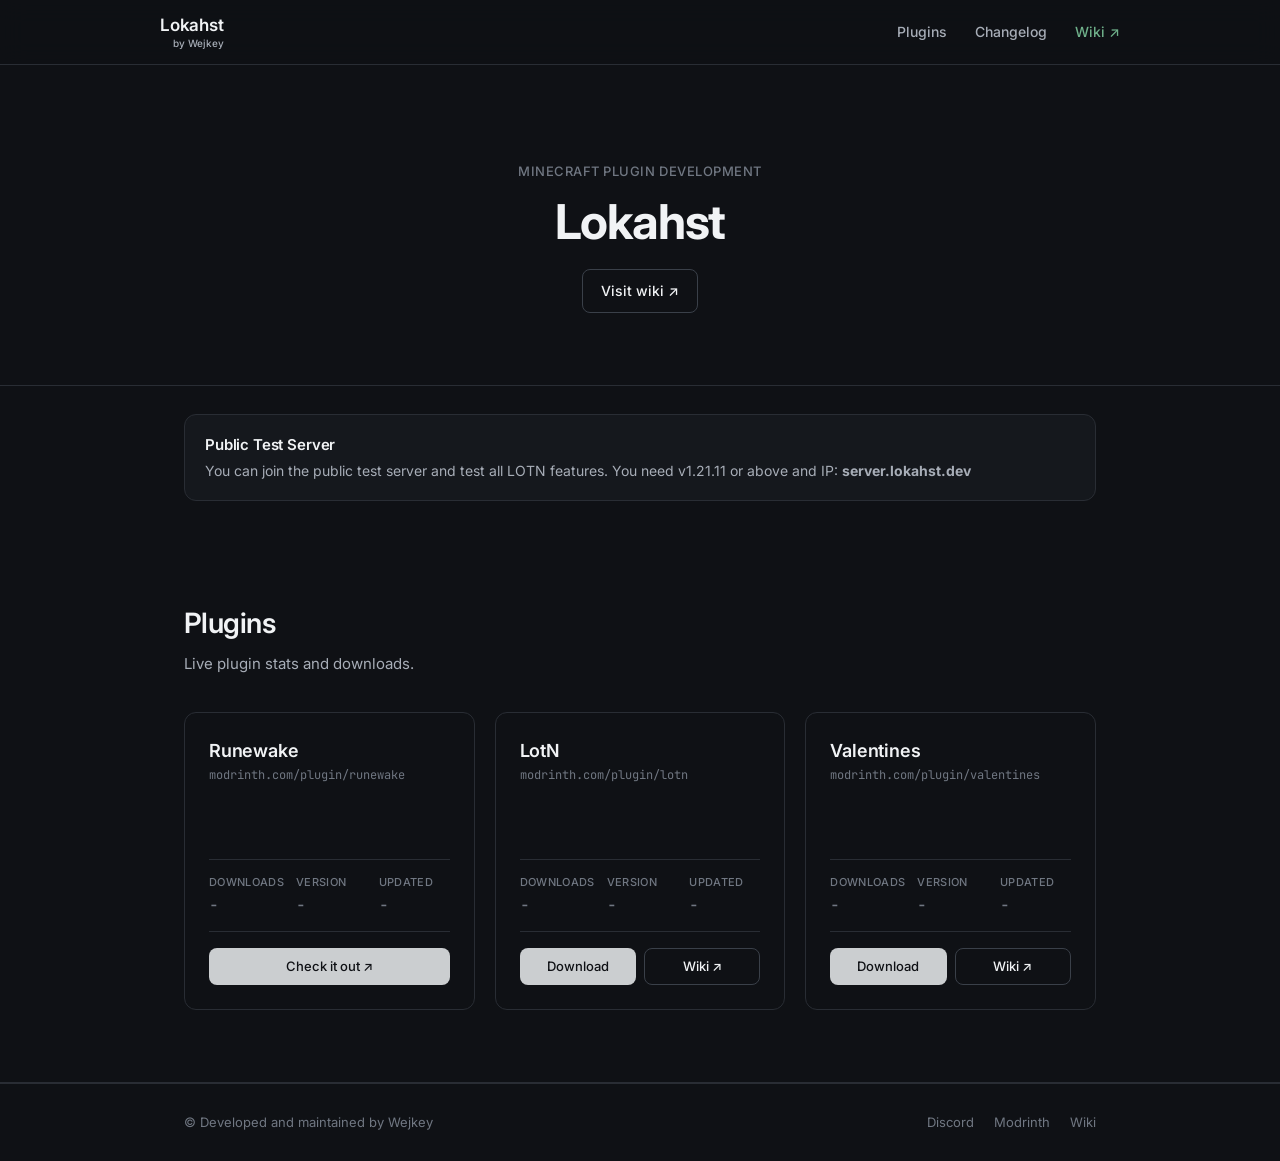
==== index.html @ 6c913c7d "Update index.html" ====
<!DOCTYPE html>
<html lang="en">
  <head>
    <meta charset="UTF-8">
    <meta http-equiv="X-UA-Compatible" content="IE=edge">
    <meta name="viewport" content="width=device-width, initial-scale=1">
    <link rel="preconnect" href="https://fonts.googleapis.com">
    <link rel="preconnect" href="https://fonts.gstatic.com" crossorigin>
    <link rel="stylesheet" href="https://fonts.googleapis.com/css2?family=Inter:wght@400;500;600;700&family=JetBrains+Mono:wght@400;500&display=swap">
    <link rel="stylesheet" href="styling/style.css">

    <title>Lokahst</title>

    <meta name="description" content="MMORPG/RPG-focused Minecraft plugin developmnent.">
    <meta name="author" content="Lokahst">
    <meta name="robots" content="index, follow, max-image-preview:large">
    <meta name="googlebot" content="index, follow">
    <meta name="theme-color" content="#0f1115">
    <meta name="application-name" content="Lokahst">
    <meta name="generator" content="Lokahst">
    <meta name="referrer" content="strict-origin-when-cross-origin">
    <link rel="canonical" href="https://lokahst.dev/">
    <link rel="icon" href="assets/lokahst_origin.png">

    <meta property="og:type" content="website">
    <meta property="og:site_name" content="Lokahst">
    <meta property="og:title" content="Lokahst">
    <meta property="og:description" content="MMORPG/RPG-focused Minecraft plugin development.">
    <meta property="og:url" content="https://lokahst.dev/">
    <meta property="og:image" content="https://lokahst.dev/assets/lokahst_origin.png">

    <meta property="og:image:width" content="1200">

    <meta property="og:image:height" content="630">

    <meta property="og:image:alt" content="Minecraft RPG Plugin Development">
    <meta name="twitter:card" content="summary_large_image">
    <meta name="twitter:title" content="Lokahst">
    <meta name="twitter:description" content="MMORPG/RPG-focused Minecraft plugin developmnent.">
    <meta name="twitter:image" content="https://lokahst.dev/assets/lokahst_origin.png">

    <meta name="keywords" content="Lokahst, lokahst, lkhst, Minecraft, Java, Bedrock, Minecraft plugin developer, Minecraft plugins, PaperMC, mc, RPG, Minecraft RPG plugins, Modrinth, spigot, bukkit, purpur, Minecraft survival, Minecraft adventure, Minecraft skyrim-focused plugin, LOTN, Legends of the North, Valentines plugin, Minecraft Valentines, Minecraft skyrim-like plugin, Skyrim, The Elder Scrolls V, Runewake, Runewake plugin, Wiki, Documentation, Lokahst docs, Lokahst wiki,">
    <script type="application/ld+json">
      {
        "@context": "https://schema.org",
        "@type": "Organization",
        "name": "Lokahst",
        "url": "https://lokahst.dev",
        "logo": "https://lokahst.dev/assets/lokahst_origin.png",
        "description": "MMORPG/RPG-focused Minecraft plugin development.",
        "sameAs": ["https://github.com/wejkey", "https://modrinth.com/organization/lokahst", "https://lokahst.dev/discord"]
      }
    </script>
  </head>
  <body>
    <header class="site-header">
      <div class="container header-inner">
        <div class="brand">
          <p class="brand-title">Lokahst</p>
          <p class="brand-byline">by Wejkey</p>
        </div>
        <nav class="nav">
          <a href="#plugins">Plugins</a>
          <a href="#changelog">Changelog</a>
          <a href="https://wiki.lokahst.dev" class="nav-wiki" target="_blank" rel="noopener">Wiki ↗</a>
        </nav>
      </div>
    </header>
    <main>
      <section class="hero">
        <div class="container">
          <p class="hero-eyebrow">Minecraft Plugin Development</p>
          <h1 class="hero-title">Lokahst</h1>
          <div class="hero-actions">
            <a href="https://wiki.lokahst.dev" class="btn btn-ghost" target="_blank" rel="noopener">Visit wiki ↗</a>
          </div>
        </div>
      </section>

      <!-- <section class="section section-info">
        <div class="container">
          <div class="warn-card" role="status">
            <div class="info-card-content">
              <h2>Development Status</h2>
              <p>Oct: Development will continue in mid October</p>
            </div>
          </div>
        </div>
      </section> -->

      <section class="section section-info" aria-label="Minecraft testing server">
        <div class="container">
          <div class="warn-card" role="status">
            <div class="info-card-content">
              <h2>Public Test Server</h2>
              <p>You can join the public test server and test all LOTN features. You need v1.21.11 or above and IP: <b>server.lokahst.dev</b></p>
            </div>
          </div>
        </div>
      </section>

      <section id="plugins" class="section">
        <div class="container">
          <div class="section-head">
            <h2>Plugins</h2>
            <p>Live plugin stats and downloads.</p>
          </div>
          <div id="plugin-grid" class="plugin-grid">
            <article class="plugin-card" data-slug="runewake" aria-busy="true">
              <div class="plugin-card-head">
                <div class="plugin-titles">
                  <h3 class="plugin-name">Runewake</h3>
                  <p class="plugin-slug">modrinth.com/plugin/runewake</p>
                </div>
              </div>
              <p class="plugin-summary"></p>
              <dl class="plugin-stats">
                <div>
                  <dt>Downloads</dt>
                  <dd class="stat-downloads">-</dd>
                </div>
                <div>
                  <dt>Version</dt>
                  <dd class="stat-version">-</dd>
                </div>
                <div>
                  <dt>Updated</dt>
                  <dd class="stat-updated">-</dd>
                </div>
              </dl>
              <div class="plugin-actions">
                <a class="btn btn-primary btn-sm plugin-download" target="_blank" rel="noopener" href="https://runewake.lokahst.dev">Check it out ↗</a>
              </div>
            </article>

            <article class="plugin-card" data-slug="lotn" aria-busy="true">
              <div class="plugin-card-head">
                <div class="plugin-titles">
                  <h3 class="plugin-name">LotN</h3>
                  <p class="plugin-slug">modrinth.com/plugin/lotn</p>
                </div>
              </div>
              <p class="plugin-summary"></p>
              <dl class="plugin-stats">
                <div>
                  <dt>Downloads</dt>
                  <dd class="stat-downloads">-</dd>
                </div>
                <div>
                  <dt>Version</dt>
                  <dd class="stat-version">-</dd>
                </div>
                <div>
                  <dt>Updated</dt>
                  <dd class="stat-updated">-</dd>
                </div>
              </dl>
              <div class="plugin-actions">
                <a class="btn btn-primary btn-sm plugin-download" target="_blank" rel="noopener">Download</a>
                <a class="btn btn-ghost btn-sm" href="https://wiki.lokahst.dev/lotn/" target="_blank" rel="noopener">Wiki ↗</a>
              </div>
            </article>

            <article class="plugin-card" data-slug="valentines" aria-busy="true">
              <div class="plugin-card-head">
                <div class="plugin-titles">
                  <h3 class="plugin-name">Valentines</h3>
                  <p class="plugin-slug">modrinth.com/plugin/valentines</p>
                </div>
              </div>
              <p class="plugin-summary"></p>
              <dl class="plugin-stats">
                <div>
                  <dt>Downloads</dt>
                  <dd class="stat-downloads">-</dd>
                </div>
                <div>
                  <dt>Version</dt>
                  <dd class="stat-version">-</dd>
                </div>
                <div>
                  <dt>Updated</dt>
                  <dd class="stat-updated">-</dd>
                </div>
              </dl>
              <div class="plugin-actions">
                <a class="btn btn-primary btn-sm plugin-download" target="_blank" rel="noopener">Download</a>
                <a class="btn btn-ghost btn-sm" href="https://wiki.lokahst.dev/valentines/" target="_blank" rel="noopener">Wiki ↗</a>
              </div>
            </article>
          </div>
        </div>
    </main>
    <footer class="site-footer">
      <div class="container footer-inner">
        <span>© <span id="year"></span> Developed and maintained by Wejkey </span>
        <span class="footer-links">
          <a href="https://lokahst.dev/discord" target="_blank" rel="noopener">Discord</a>
          <a href="https://modrinth.com/organization/lokahst" target="_blank" rel="noopener">Modrinth</a>
          <a href="https://wiki.lokahst.dev" target="_blank" rel="noopener">Wiki</a>
        </span>
      </div>
    </footer>
    <script src="scripting/main.js"></script>
  </body>
</html>
---- styling/style.css ----
:root {
  color-scheme: dark;
  --bg: #0f1115;
  --bg-muted: #15181d;
  --border: #292d34;
  --border-strong: #3a4049;
  --text: #f1f3f5;
  --text-muted: #a7adb7;
  --text-faint: #707782;
  --primary: #cbced0;
  --primary-hover: #ffffff;
  --accent: #6fb08a;
  --shadow-sm: 0 1px 2px rgba(0, 0, 0, 0.25);
  --shadow-md: 0 4px 16px rgba(0, 0, 0, 0.35);
  --radius: 12px;
  --radius-sm: 8px;
}
* {
  box-sizing: border-box;
  margin: 0;
  padding: 0;
}
html {
  scroll-behavior: smooth;
}
body {
  font-family: "Inter", -apple-system, BlinkMacSystemFont, "Segoe UI",
    sans-serif;
  background: var(--bg);
  color: var(--text);
  line-height: 1.6;
  -webkit-font-smoothing: antialiased;
  -moz-osx-font-smoothing: grayscale;
}
.container {
  max-width: 960px;
  margin: 0 auto;
  padding: 0 24px;
}
a {
  color: inherit;
  text-decoration: none;
}
.site-header {
  position: sticky;
  top: 0;
  z-index: 50;
  background: rgba(15, 17, 21, 0.85);
  backdrop-filter: saturate(180%) blur(12px);
  -webkit-backdrop-filter: saturate(180%) blur(12px);
  border-bottom: 1px solid var(--border);
}
.header-inner {
  display: flex;
  align-items: center;
  justify-content: space-between;
  min-height: 64px;
  padding: 8px 0;
}
.brand {
  display: flex;
  flex-direction: column;
  align-items: flex-start;
  line-height: 1.2;
}
.brand-title {
  font-weight: 600;
  font-size: 17px;
  letter-spacing: -0.01em;
}
.brand-byline {
  align-self: flex-end;
  margin-top: 1px;
  font-size: 10px;
  font-weight: 500;
  color: var(--text-muted);
}
.nav {
  display: flex;
  gap: 28px;
  font-size: 14px;
  font-weight: 500;
  color: var(--text-muted);
}
.nav a {
  transition: color 0.15s ease;
}
.nav a:hover {
  color: var(--text);
}
.nav-wiki {
  color: var(--accent);
}
.hero {
  padding: 96px 0 72px;
  text-align: center;
  border-bottom: 1px solid var(--border);
}
.hero-eyebrow {
  font-size: 13px;
  font-weight: 500;
  letter-spacing: 0.04em;
  text-transform: uppercase;
  color: var(--text-faint);
  margin-bottom: 12px;
}
.hero-title {
  font-size: clamp(32px, 5vw, 48px);
  font-weight: 700;
  letter-spacing: -0.025em;
  line-height: 1.15;
  margin-bottom: 20px;
}
.hero-actions {
  display: flex;
  gap: 12px;
  justify-content: center;
  flex-wrap: wrap;
}
.btn {
  display: inline-flex;
  align-items: center;
  justify-content: center;
  padding: 10px 18px;
  border-radius: var(--radius-sm);
  font-size: 14px;
  font-weight: 500;
  border: 1px solid transparent;
  cursor: pointer;
  transition: all 0.15s ease;
  white-space: nowrap;
}
.btn-primary {
  background: var(--primary);
  color: var(--bg);
}
.btn-primary:hover {
  background: var(--primary-hover);
  transform: translateY(-1px);
  box-shadow: var(--shadow-md);
}
.btn-ghost {
  background: transparent;
  color: var(--text);
  border-color: var(--border-strong);
}
.btn-ghost:hover {
  border-color: var(--text);
  background: var(--bg-muted);
}
.btn-sm {
  padding: 7px 14px;
  font-size: 13px;
}
.section {
  padding: 72px 0;
  border-bottom: 1px solid var(--border);
}
.section-muted {
  background: var(--bg-muted);
}
.section-info {
  padding: 28px 0;
  border-bottom: 0;
}
.info-card {
  display: flex;
  align-items: flex-start;
  gap: 14px;
  padding: 18px 20px;
  background: #fff5f5;
  border: 1px solid #f48080;
  border-radius: var(--radius);
  color: #c82626;
}
.warn-card {
  display: flex;
  align-items: flex-start;
  gap: 14px;
  padding: 18px 20px;
  background: var(--bg-muted);
  border: 1px solid var(--border);
  border-radius: var(--radius);
  color: var(--text);
}
.info-card-content {
  display: flex;
  flex-direction: column;
  gap: 3px;
}
.info-card-content h2 {
  font-size: 15px;
  font-weight: 600;
  letter-spacing: -0.01em;
}
.info-card-content p {
  font-size: 14px;
  line-height: 1.55;
  color: var(--text-muted);
}
.section-head {
  margin-bottom: 36px;
}
.section-head h2 {
  font-size: 28px;
  font-weight: 600;
  letter-spacing: -0.02em;
  margin-bottom: 6px;
}
.section-head p {
  color: var(--text-muted);
  font-size: 15px;
}
.section-head a {
  color: var(--accent);
  text-decoration: underline;
  text-underline-offset: 2px;
}
.plugin-grid {
  display: grid;
  grid-template-columns: repeat(auto-fit, minmax(280px, 1fr));
  gap: 20px;
}
.plugin-card {
  background: var(--bg);
  border: 1px solid var(--border);
  border-radius: var(--radius);
  padding: 24px;
  display: flex;
  flex-direction: column;
  gap: 16px;
  transition: border-color 0.2s ease, box-shadow 0.2s ease, transform 0.2s ease;
}
.plugin-card:hover {
  border-color: var(--border-strong);
  box-shadow: var(--shadow-md);
  transform: translateY(-2px);
}
.plugin-card-head {
  display: flex;
  align-items: center;
  gap: 14px;
}
.plugin-titles {
  display: flex;
  flex-direction: column;
}
.plugin-name {
  font-size: 18px;
  font-weight: 600;
  letter-spacing: -0.01em;
}
.plugin-slug {
  font-family: "JetBrains Mono", monospace;
  font-size: 12px;
  color: var(--text-faint);
}
.plugin-summary {
  font-size: 14px;
  color: var(--text-muted);
  min-height: 42px;
}
.plugin-stats {
  display: grid;
  grid-template-columns: repeat(3, 1fr);
  gap: 12px;
  padding: 14px 0;
  border-top: 1px solid var(--border);
  border-bottom: 1px solid var(--border);
}
.plugin-stats > div {
  display: flex;
  flex-direction: column;
  gap: 2px;
}
.plugin-stats dt {
  font-size: 11px;
  font-weight: 500;
  text-transform: uppercase;
  letter-spacing: 0.03em;
  color: var(--text-faint);
}
.plugin-stats dd {
  font-size: 15px;
  font-weight: 600;
  font-variant-numeric: tabular-nums;
}
.plugin-actions {
  display: flex;
  gap: 8px;
  margin-top: auto;
}
.plugin-actions .btn {
  flex: 1;
}
.site-footer {
  padding: 28px 0;
  border-top: 1px solid var(--border);
  background: var(--bg);
}
.footer-inner {
  display: flex;
  align-items: center;
  justify-content: space-between;
  font-size: 13px;
  color: var(--text-faint);
  flex-wrap: wrap;
  gap: 12px;
}
.footer-links {
  display: flex;
  gap: 20px;
}
.footer-links a:hover {
  color: var(--text);
}

@media (max-width: 600px) {
  .nav {
    gap: 18px;
    font-size: 13px;
  }
  .hero {
    padding: 64px 0 48px;
  }
  .section {
    padding: 56px 0;
  }
  .changelog-head {
    flex-direction: column;
  }
}
.plugin-card[aria-busy="true"] .plugin-stats dd,
.plugin-card[aria-busy="true"] .plugin-summary {
  color: var(--text-faint);
}
::-webkit-scrollbar {
  width: 8px;
}
::-webkit-scrollbar-track {
  background: var(--bg);
}
::-webkit-scrollbar-thumb {
  background: var(--border-strong);
  border-radius: 10px;
}
::-webkit-scrollbar-thumb:hover {
  background: var(--text-faint);
}
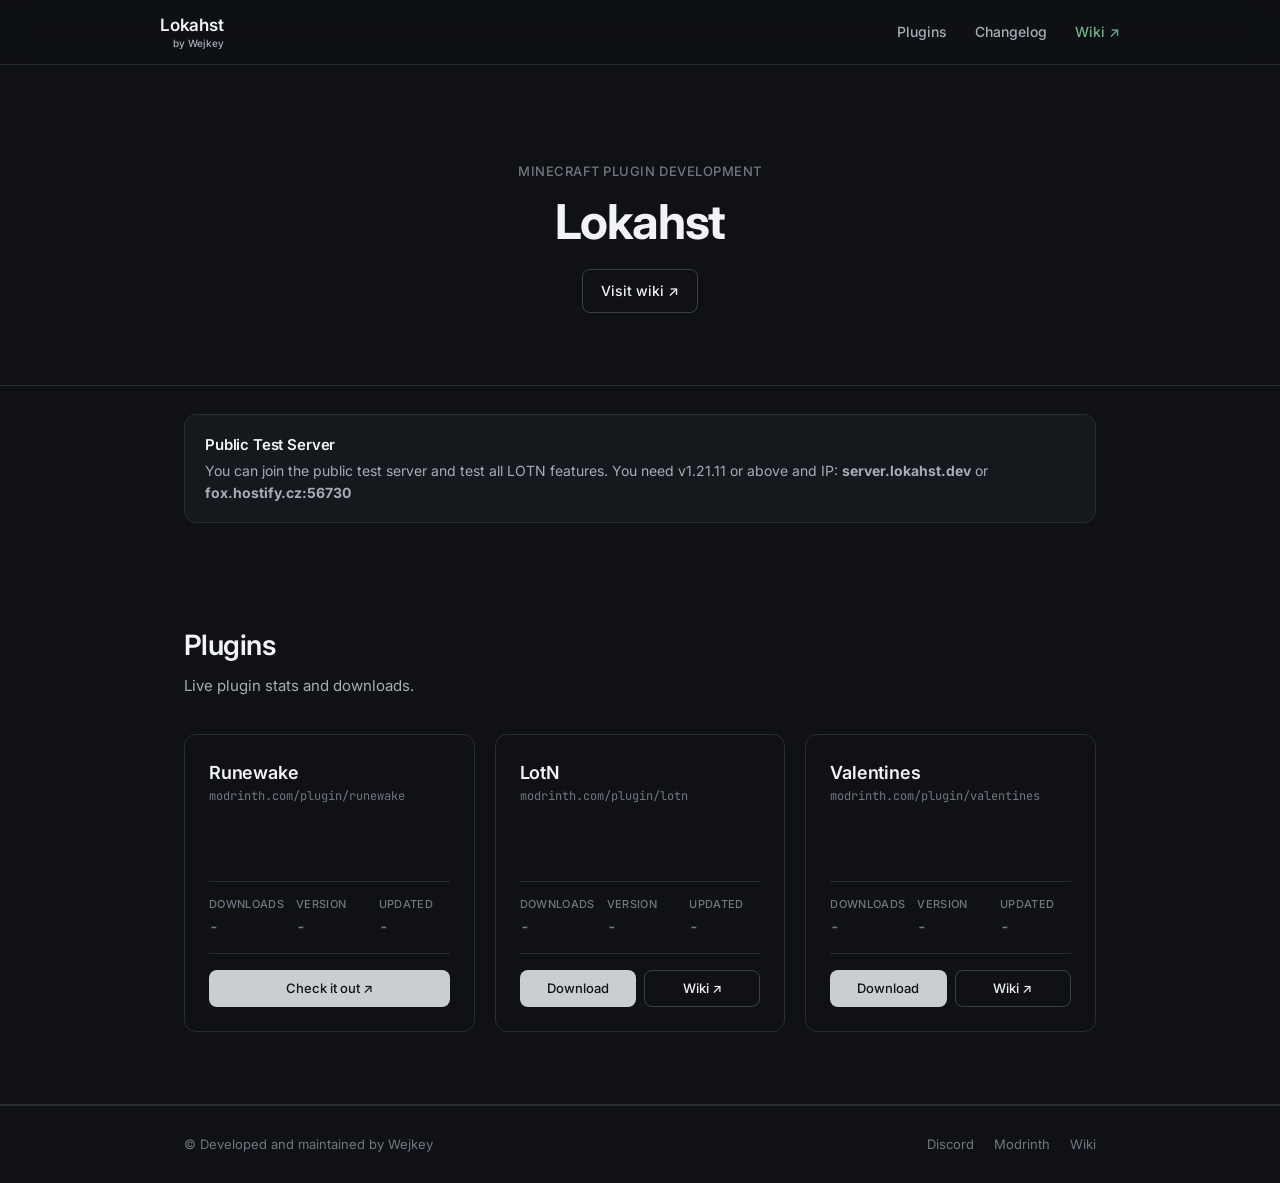
==== commit ee4e3dec: "Update index.html" ====
--- a/index.html
+++ b/index.html
@@ -93,7 +93,7 @@
           <div class="warn-card" role="status">
             <div class="info-card-content">
               <h2>Public Test Server</h2>
-              <p>You can join the public test server and test all LOTN features. You need v1.21.11 or above and IP: <b>server.lokahst.dev</b></p>
+              <p>You can join the public test server and test all LOTN features. You need v1.21.11 or above and IP: <b>server.lokahst.dev</b> or <b>fox.hostify.cz:56730</b></p>
             </div>
           </div>
         </div>
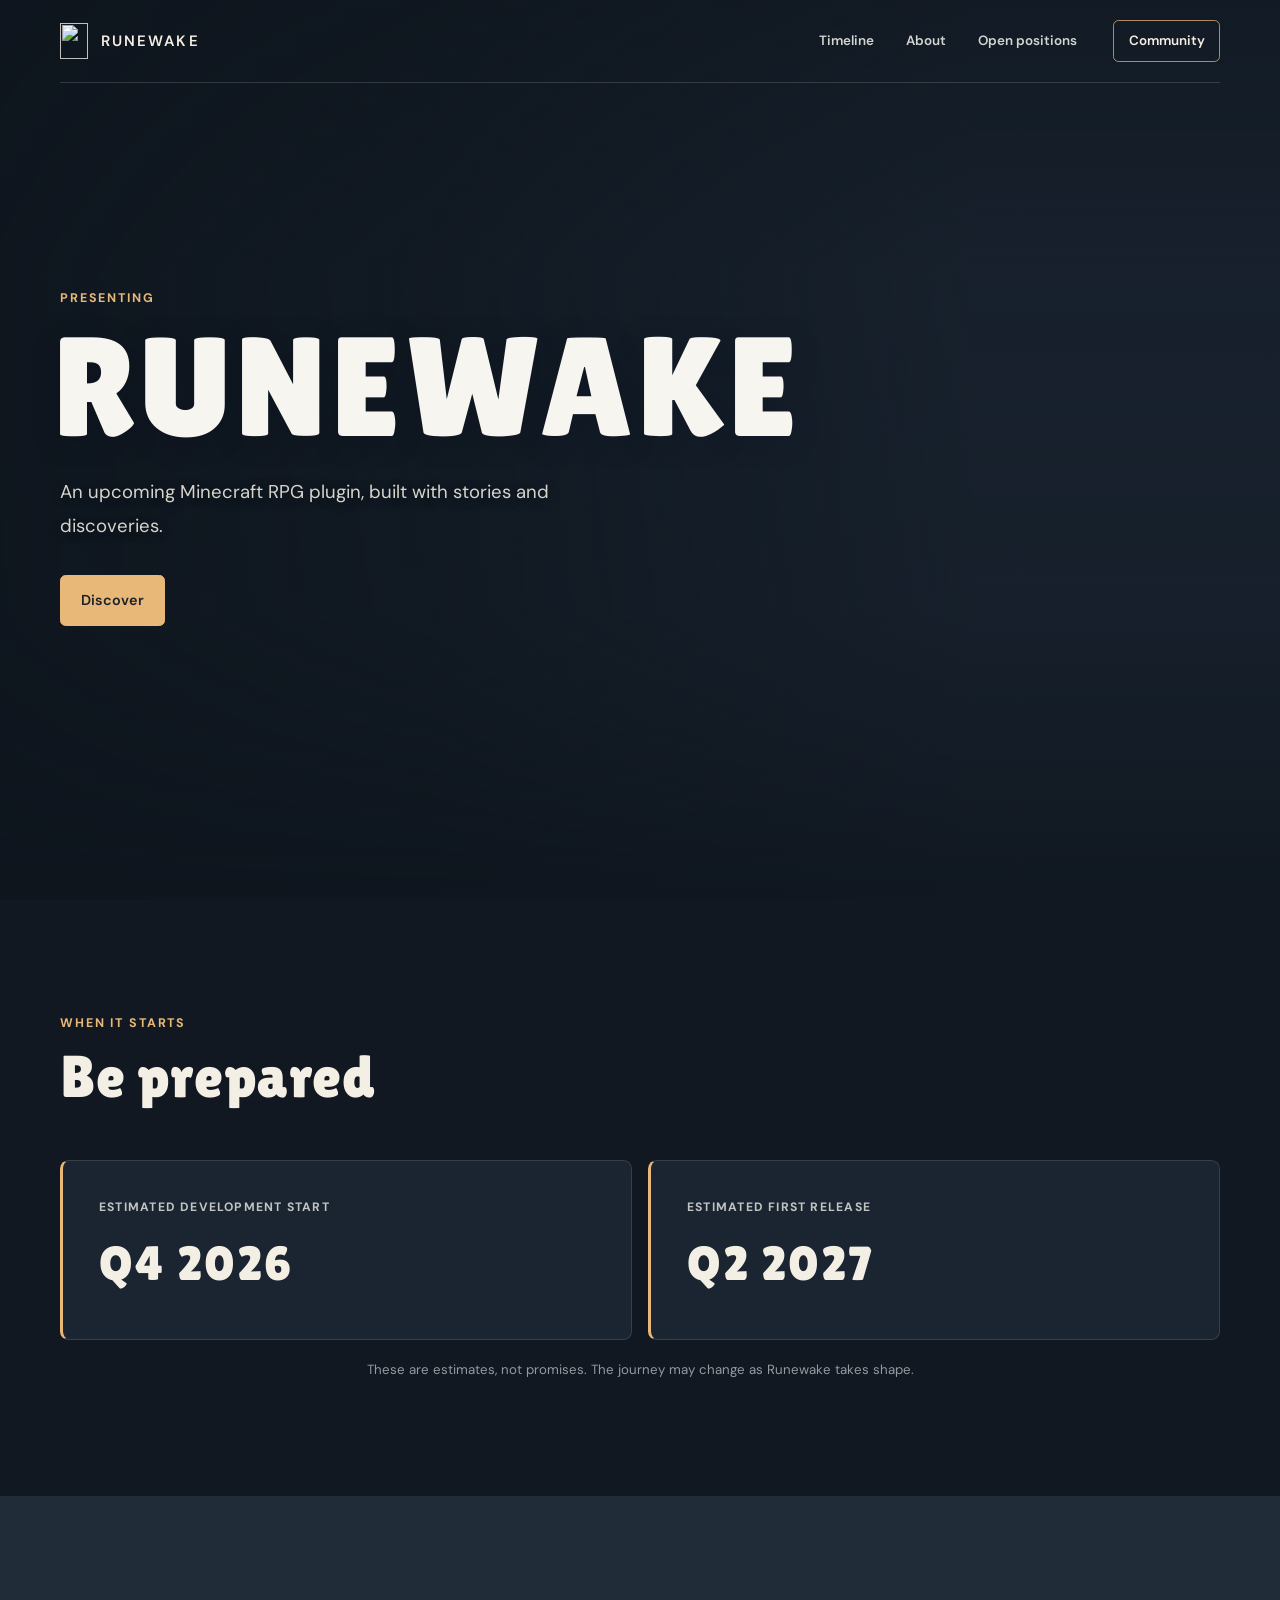
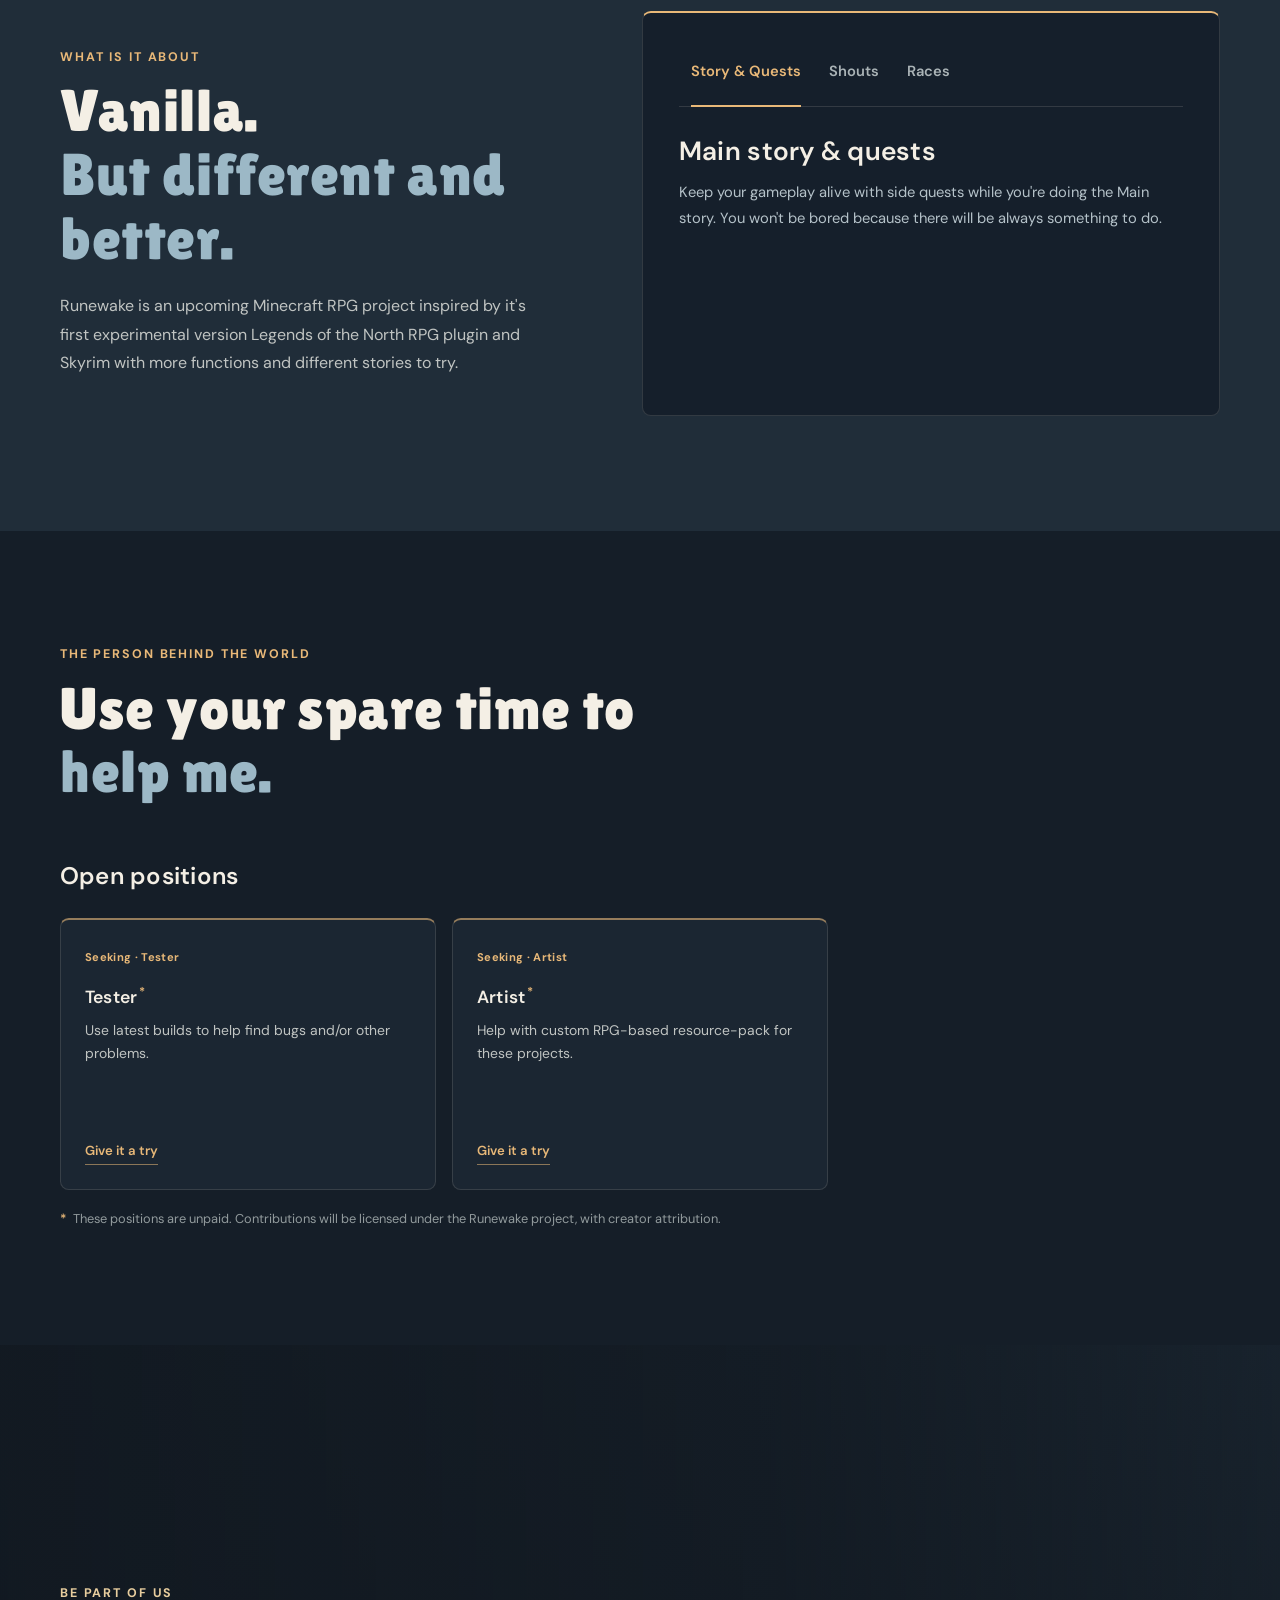
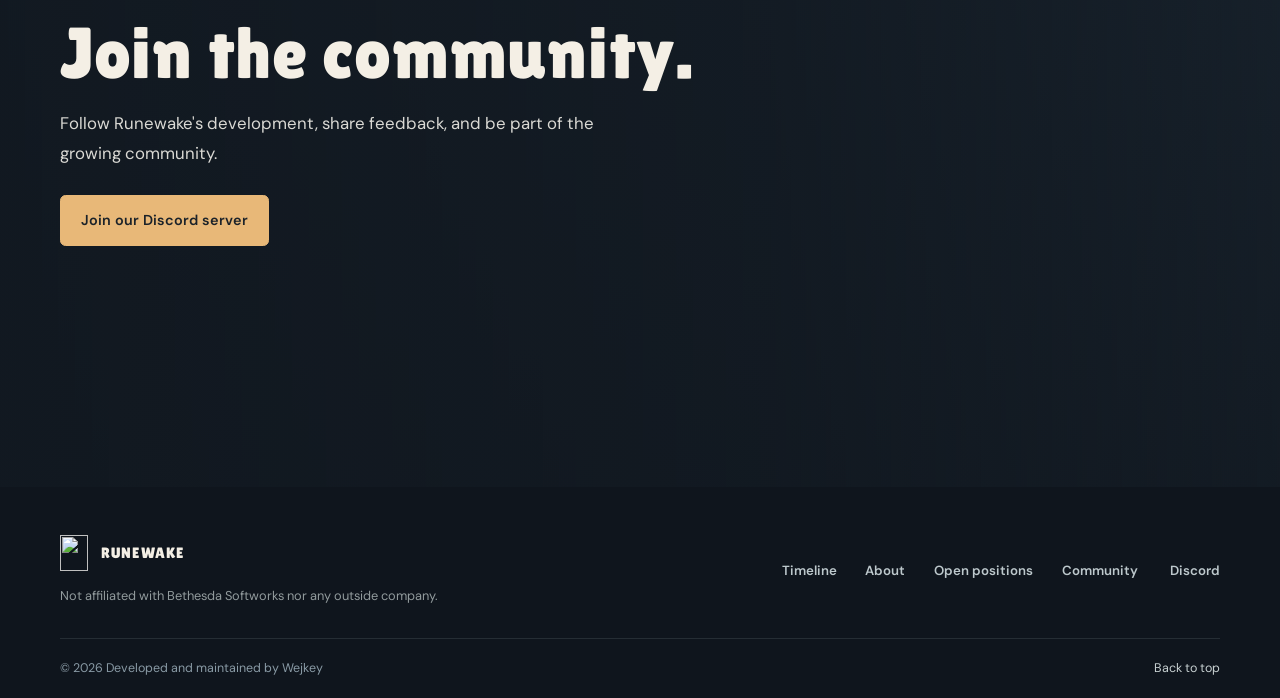
==== commit 382d6b57: "Add files via upload" ====
--- a/index.html
+++ b/index.html
@@ -1,206 +1,203 @@
-<!DOCTYPE html>
-<html lang="en">
-  <head>
-    <meta charset="UTF-8">
-    <meta http-equiv="X-UA-Compatible" content="IE=edge">
-    <meta name="viewport" content="width=device-width, initial-scale=1">
-    <link rel="preconnect" href="https://fonts.googleapis.com">
-    <link rel="preconnect" href="https://fonts.gstatic.com" crossorigin>
-    <link rel="stylesheet" href="https://fonts.googleapis.com/css2?family=Inter:wght@400;500;600;700&family=JetBrains+Mono:wght@400;500&display=swap">
-    <link rel="stylesheet" href="styling/style.css">
-
-    <title>Lokahst</title>
-
-    <meta name="description" content="MMORPG/RPG-focused Minecraft plugin developmnent.">
-    <meta name="author" content="Lokahst">
-    <meta name="robots" content="index, follow, max-image-preview:large">
-    <meta name="googlebot" content="index, follow">
-    <meta name="theme-color" content="#0f1115">
-    <meta name="application-name" content="Lokahst">
-    <meta name="generator" content="Lokahst">
-    <meta name="referrer" content="strict-origin-when-cross-origin">
-    <link rel="canonical" href="https://lokahst.dev/">
-    <link rel="icon" href="assets/lokahst_origin.png">
-
-    <meta property="og:type" content="website">
-    <meta property="og:site_name" content="Lokahst">
-    <meta property="og:title" content="Lokahst">
-    <meta property="og:description" content="MMORPG/RPG-focused Minecraft plugin development.">
-    <meta property="og:url" content="https://lokahst.dev/">
-    <meta property="og:image" content="https://lokahst.dev/assets/lokahst_origin.png">
-
-    <meta property="og:image:width" content="1200">
-
-    <meta property="og:image:height" content="630">
-
-    <meta property="og:image:alt" content="Minecraft RPG Plugin Development">
-    <meta name="twitter:card" content="summary_large_image">
-    <meta name="twitter:title" content="Lokahst">
-    <meta name="twitter:description" content="MMORPG/RPG-focused Minecraft plugin developmnent.">
-    <meta name="twitter:image" content="https://lokahst.dev/assets/lokahst_origin.png">
-
-    <meta name="keywords" content="Lokahst, lokahst, lkhst, Minecraft, Java, Bedrock, Minecraft plugin developer, Minecraft plugins, PaperMC, mc, RPG, Minecraft RPG plugins, Modrinth, spigot, bukkit, purpur, Minecraft survival, Minecraft adventure, Minecraft skyrim-focused plugin, LOTN, Legends of the North, Valentines plugin, Minecraft Valentines, Minecraft skyrim-like plugin, Skyrim, The Elder Scrolls V, Runewake, Runewake plugin, Wiki, Documentation, Lokahst docs, Lokahst wiki,">
-    <script type="application/ld+json">
-      {
-        "@context": "https://schema.org",
-        "@type": "Organization",
-        "name": "Lokahst",
-        "url": "https://lokahst.dev",
-        "logo": "https://lokahst.dev/assets/lokahst_origin.png",
-        "description": "MMORPG/RPG-focused Minecraft plugin development.",
-        "sameAs": ["https://github.com/wejkey", "https://modrinth.com/organization/lokahst", "https://lokahst.dev/discord"]
-      }
-    </script>
-  </head>
-  <body>
-    <header class="site-header">
-      <div class="container header-inner">
-        <div class="brand">
-          <p class="brand-title">Lokahst</p>
-          <p class="brand-byline">by Wejkey</p>
-        </div>
-        <nav class="nav">
-          <a href="#plugins">Plugins</a>
-          <a href="#changelog">Changelog</a>
-          <a href="https://wiki.lokahst.dev" class="nav-wiki" target="_blank" rel="noopener">Wiki ↗</a>
-        </nav>
-      </div>
-    </header>
-    <main>
-      <section class="hero">
-        <div class="container">
-          <p class="hero-eyebrow">Minecraft Plugin Development</p>
-          <h1 class="hero-title">Lokahst</h1>
-          <div class="hero-actions">
-            <a href="https://wiki.lokahst.dev" class="btn btn-ghost" target="_blank" rel="noopener">Visit wiki ↗</a>
-          </div>
-        </div>
-      </section>
-
-      <!-- <section class="section section-info">
-        <div class="container">
-          <div class="warn-card" role="status">
-            <div class="info-card-content">
-              <h2>Development Status</h2>
-              <p>Oct: Development will continue in mid October</p>
-            </div>
-          </div>
-        </div>
-      </section> -->
-
-      <section class="section section-info" aria-label="Minecraft testing server">
-        <div class="container">
-          <div class="warn-card" role="status">
-            <div class="info-card-content">
-              <h2>Public Test Server</h2>
-              <p>You can join the public test server and test all LOTN features. You need v1.21.11 or above and IP: <b>server.lokahst.dev</b> or <b>fox.hostify.cz:56730</b></p>
-            </div>
-          </div>
-        </div>
-      </section>
-
-      <section id="plugins" class="section">
-        <div class="container">
-          <div class="section-head">
-            <h2>Plugins</h2>
-            <p>Live plugin stats and downloads.</p>
-          </div>
-          <div id="plugin-grid" class="plugin-grid">
-            <article class="plugin-card" data-slug="runewake" aria-busy="true">
-              <div class="plugin-card-head">
-                <div class="plugin-titles">
-                  <h3 class="plugin-name">Runewake</h3>
-                  <p class="plugin-slug">modrinth.com/plugin/runewake</p>
-                </div>
-              </div>
-              <p class="plugin-summary"></p>
-              <dl class="plugin-stats">
-                <div>
-                  <dt>Downloads</dt>
-                  <dd class="stat-downloads">-</dd>
-                </div>
-                <div>
-                  <dt>Version</dt>
-                  <dd class="stat-version">-</dd>
-                </div>
-                <div>
-                  <dt>Updated</dt>
-                  <dd class="stat-updated">-</dd>
-                </div>
-              </dl>
-              <div class="plugin-actions">
-                <a class="btn btn-primary btn-sm plugin-download" target="_blank" rel="noopener" href="https://runewake.lokahst.dev">Check it out ↗</a>
-              </div>
-            </article>
-
-            <article class="plugin-card" data-slug="lotn" aria-busy="true">
-              <div class="plugin-card-head">
-                <div class="plugin-titles">
-                  <h3 class="plugin-name">LotN</h3>
-                  <p class="plugin-slug">modrinth.com/plugin/lotn</p>
-                </div>
-              </div>
-              <p class="plugin-summary"></p>
-              <dl class="plugin-stats">
-                <div>
-                  <dt>Downloads</dt>
-                  <dd class="stat-downloads">-</dd>
-                </div>
-                <div>
-                  <dt>Version</dt>
-                  <dd class="stat-version">-</dd>
-                </div>
-                <div>
-                  <dt>Updated</dt>
-                  <dd class="stat-updated">-</dd>
-                </div>
-              </dl>
-              <div class="plugin-actions">
-                <a class="btn btn-primary btn-sm plugin-download" target="_blank" rel="noopener">Download</a>
-                <a class="btn btn-ghost btn-sm" href="https://wiki.lokahst.dev/lotn/" target="_blank" rel="noopener">Wiki ↗</a>
-              </div>
-            </article>
-
-            <article class="plugin-card" data-slug="valentines" aria-busy="true">
-              <div class="plugin-card-head">
-                <div class="plugin-titles">
-                  <h3 class="plugin-name">Valentines</h3>
-                  <p class="plugin-slug">modrinth.com/plugin/valentines</p>
-                </div>
-              </div>
-              <p class="plugin-summary"></p>
-              <dl class="plugin-stats">
-                <div>
-                  <dt>Downloads</dt>
-                  <dd class="stat-downloads">-</dd>
-                </div>
-                <div>
-                  <dt>Version</dt>
-                  <dd class="stat-version">-</dd>
-                </div>
-                <div>
-                  <dt>Updated</dt>
-                  <dd class="stat-updated">-</dd>
-                </div>
-              </dl>
-              <div class="plugin-actions">
-                <a class="btn btn-primary btn-sm plugin-download" target="_blank" rel="noopener">Download</a>
-                <a class="btn btn-ghost btn-sm" href="https://wiki.lokahst.dev/valentines/" target="_blank" rel="noopener">Wiki ↗</a>
-              </div>
-            </article>
-          </div>
-        </div>
-    </main>
-    <footer class="site-footer">
-      <div class="container footer-inner">
-        <span>© <span id="year"></span> Developed and maintained by Wejkey </span>
-        <span class="footer-links">
-          <a href="https://lokahst.dev/discord" target="_blank" rel="noopener">Discord</a>
-          <a href="https://modrinth.com/organization/lokahst" target="_blank" rel="noopener">Modrinth</a>
-          <a href="https://wiki.lokahst.dev" target="_blank" rel="noopener">Wiki</a>
-        </span>
-      </div>
-    </footer>
-    <script src="scripting/main.js"></script>
-  </body>
-</html>
+<!doctype html>
+<html lang="en">
+  <head>
+    <meta charset="UTF-8">
+    <meta name="viewport" content="width=device-width, initial-scale=1.0">
+    <title>Runewake RPG</title>
+    <link rel="icon" type="image/png" href="assets/original.png">
+    <link rel="preconnect" href="https://fonts.googleapis.com">
+    <link rel="preconnect" href="https://fonts.gstatic.com" crossorigin>
+    <link href="https://fonts.googleapis.com/css2?family=DM+Sans:wght@400;600&family=Lilita+One&display=swap" rel="stylesheet">
+    <link rel="stylesheet" href="style/style.css">
+    <script src="script/script.js" defer></script>
+
+    <meta name="description" content="Planned large Minecraft RPG/MMORPG plugin and server.">
+    <meta name="author" content="Lokahst">
+    <meta name="robots" content="index, follow, max-image-preview:large">
+    <meta name="googlebot" content="index, follow">
+    <meta name="theme-color" content="#3c3b48">
+    <meta name="application-name" content="Runewake by Lokahst">
+    <meta name="generator" content="Runewake by Lokahst">
+    <meta name="referrer" content="strict-origin-when-cross-origin">
+    <link rel="canonical" href="https://runewake.lokahst.dev/">
+
+    <meta property="og:type" content="website">
+    <meta property="og:site_name" content="Runewake by Lokahst">
+    <meta property="og:title" content="Runewake by Lokahst">
+    <meta property="og:description" content="Planned large Minecraft RPG/MMORPG plugin and server.">
+    <meta property="og:url" content="https://runewake.lokahst.dev">
+    <meta property="og:image" content="https://runewake.lokahst.dev/assets/background.png">
+
+    <meta property="og:image:width" content="1200">
+
+    <meta property="og:image:height" content="630">
+
+    <meta property="og:image:alt" content="Planned large Minecraft RPG/MMORPG plugin and server.">
+    <meta name="twitter:card" content="summary_large_image">
+    <meta name="twitter:title" content="Runewake by Lokahst">
+    <meta name="twitter:description" content="Planned large Minecraft RPG/MMORPG plugin and server.">
+    <meta name="twitter:image" content="https://runewake.lokahst.dev/assets/background.png">
+
+    <meta name="keywords" content="Lokahst, lokahst, lkhst, Minecraft, Java, Bedrock, Minecraft plugin developer, Minecraft plugins, PaperMC, mc, RPG, Minecraft RPG plugins, Modrinth, spigot, bukkit, purpur, Minecraft survival, Minecraft adventure, Minecraft skyrim-focused plugin, LOTN, Legends of the North, Valentines plugin, Minecraft Valentines, Minecraft skyrim-like plugin, Skyrim, The Elder Scrolls V, Runewake, Runewake plugin, Wiki, Documentation, Lokahst docs, Lokahst wiki,">
+    <script type="application/ld+json">
+      {
+        "@context": "https://schema.org",
+        "@type": "Organization",
+        "name": "Lokahst",
+        "url": "https://runewake.lokahst.dev",
+        "logo": "https://runewake.lokahst.dev/assets/original.png",
+        "description": "Planned large Minecraft RPG/MMORPG plugin and server.",
+        "sameAs": ["https://github.com/wejkey", "https://modrinth.com/organization/lokahst", "https://lokahst.dev/discord"]
+      }
+    </script>
+  </head>
+  <body id="top">
+    <header class="site-header">
+      <div class="nav-wrap">
+        <a class="brand" href="index.html#top" aria-label="Runewake home"><img class="brand-mark" src="assets/original.png" alt=""><span>Runewake</span></a>
+        <button class="menu-toggle" type="button" aria-expanded="false" aria-controls="primary-navigation" aria-label="Open navigation menu">Menu</button>
+        <nav class="site-nav" id="primary-navigation" aria-label="Primary navigation">
+          <a href="timeline.html">Timeline</a>
+          <a href="#about">About</a>
+          <a href="#positions">Open positions</a>
+          <a class="nav-community" href="#community">Community</a>
+        </nav>
+      </div>
+    </header>
+
+    <main>
+      <section class="hero" aria-labelledby="hero-title">
+        <div class="hero-image" aria-hidden="true"></div>
+        <div class="hero-shade" aria-hidden="true"></div>
+        <div class="hero-content">
+          <p class="hero-overline"> Presenting</p>
+          <h1 id="hero-title">Runewake</h1>
+          <p class="hero-copy">An upcoming Minecraft RPG plugin, built with stories and discoveries.</p>
+          <a class="button button-light" href="#about">Discover</a>
+        </div>
+      </section>
+
+      <section class="timeline section reveal" id="timeline" aria-labelledby="timeline-title">
+        <div class="container">
+          <div class="section-heading centered">
+            <p class="eyebrow">When it starts</p>
+            <h2 id="timeline-title">Be prepared</h2>
+          </div>
+          <div class="timeline-grid">
+            <article class="timeline-card reveal">
+              <p class="card-label">Estimated development start</p>
+              <p class="date-value">Q4 2026</p>
+            </article>
+            <article class="timeline-card reveal">
+              <p class="card-label">Estimated first release</p>
+              <p class="date-value">Q2 2027</p>
+            </article>
+          </div>
+          <p class="estimate-note">These are estimates, not promises. The journey may change as Runewake takes shape.</p>
+        </div>
+      </section>
+
+      <section class="about section reveal" id="about" aria-labelledby="about-title">
+        <div class="container about-layout">
+          <div class="about-intro">
+            <p class="eyebrow">What is it about</p>
+            <h2 id="about-title">Vanilla.<br><span>But different and better.</span></h2>
+            <p>Runewake is an upcoming Minecraft RPG project inspired by it's first experimental version Legends of the North RPG plugin and Skyrim with more functions and different stories to try.</p>
+          </div>
+
+          <div class="lore-card reveal">
+            <div class="tab-list" role="tablist" aria-label="Explore Runewake">
+              <button id="tab-saq" class="tab-button" type="button" role="tab" aria-selected="true" aria-controls="panel-saq" tabindex="0">
+                Story & Quests
+              </button>
+              <button id="tab-powers" class="tab-button" type="button" role="tab" aria-selected="false" aria-controls="panel-powers" tabindex="-1">
+                Shouts
+              </button>
+              <button id="tab-races" class="tab-button" type="button" role="tab" aria-selected="false" aria-controls="panel-races" tabindex="-1">
+                Races
+              </button>
+            </div>
+            <div class="tab-panels">
+              <article id="panel-saq" class="tab-panel" role="tabpanel" tabindex="0" aria-labelledby="tab-saq">
+                <h3>Main story & quests</h3>
+                <p>Keep your gameplay alive with side quests while you're doing the Main story. You won't be bored because there will be always something to do.</p>
+              </article>
+              <article id="panel-powers" class="tab-panel" role="tabpanel" tabindex="0" aria-labelledby="tab-powers" hidden>
+                <h3>Shouts and powers</h3>
+                <p>Powerful shouts and power which you can use to defeat bosses or even players. Destroy, heal, or make animals fight along with you.</p>
+              </article>
+              <article id="panel-races" class="tab-panel" role="tabpanel" tabindex="0" aria-labelledby="tab-races" hidden>
+                <h3>Be different</h3>
+                <p>Learn different shouts, do different quests or chose different way to play.</p>
+              </article>
+            </div>
+          </div>
+        </div>
+      </section>
+
+      <section class="team section reveal" id="team" aria-labelledby="team-title">
+        <div class="container">
+          <div class="section-heading">
+            <p class="eyebrow">The person behind the world</p>
+            <h2 id="team-title">Use your spare time to<br><span>help me.</span></h2>
+          </div>
+
+          <div class="subsection-heading positions-heading" id="positions">
+            <div>
+              <h3>Open positions</h3>
+            </div>
+          </div>
+          <div class="positions-grid">
+            <article class="position-card reveal" aria-describedby="positions-note">
+              <span class="position-status">Seeking · Tester</span>
+              <h4>Tester<sup aria-hidden="true">*</sup></h4>
+              <p>Use latest builds to help find bugs and/or other problems.</p>
+              <a href="#community" class="position-link">Give it a try</a>
+            </article>
+            <article class="position-card reveal" aria-describedby="positions-note">
+              <span class="position-status">Seeking · Artist</span>
+              <h4>Artist<sup aria-hidden="true">*</sup></h4>
+              <p>Help with custom RPG-based resource-pack for these projects.</p>
+              <a href="#community" class="position-link">Give it a try</a>
+            </article>
+          </div>
+          <p class="position-footnote" id="positions-note"><span aria-hidden="true">*</span> These positions are unpaid. Contributions will be licensed under the Runewake project, with creator attribution.</p>
+        </div>
+      </section>
+
+      <section class="community section reveal" id="community" aria-labelledby="community-title">
+        <div class="community-image" aria-hidden="true"></div>
+        <div class="community-shade" aria-hidden="true"></div>
+        <div class="container community-content">
+          <p class="eyebrow">Be part of us</p>
+          <h2 id="community-title">Join the community.</h2>
+          <p>Follow Runewake's development, share feedback, and be part of the growing community.</p>
+          <a class="button button-discord" href="https://lokahst.dev/discord" target="_blank" rel="noopener noreferrer">Join our Discord server</a>
+        </div>
+      </section>
+    </main>
+
+    <footer class="site-footer">
+      <div class="container footer-main">
+        <div class="footer-brand">
+          <a class="brand" href="index.html#top" aria-label="Runewake home">
+            <img class="brand-mark" src="assets/original.png" alt=""><span>Runewake</span></a>
+          <p>Not affiliated with Bethesda Softworks nor any outside company.</p>
+        </div>
+        <nav class="footer-nav" aria-label="Footer navigation">
+          <a href="timeline.html">Timeline</a>
+          <a href="#about">About</a>
+          <a href="#positions">Open positions</a>
+          <a href="#community">Community</a>
+        </nav>
+        <div class="footer-social">
+          <a href="https://lokahst.dev/discord" target="_blank" rel="noopener noreferrer">Discord</a>
+        </div>
+        <div class="footer-bottom">
+          <p>© <span id="copyright-year"></span> Developed and maintained by Wejkey</p>
+          <a href="#top" class="back-top">Back to top</a>
+          </div>
+      </div>
+    </footer>
+  </body>
+</html>
--- a/style/style.css
+++ b/style/style.css
@@ -0,0 +1,1254 @@
+:root {
+  color-scheme: dark;
+  --navy-950: #111822;
+  --navy-900: #18222e;
+  --navy-800: #222f3d;
+  --navy-700: #304353;
+  --purple: #7763a6;
+  --teal: #83b5ae;
+  --cyan: #c2dbd2;
+  --gold: #e8b878;
+  --cream: #f4efe5;
+  --muted: #c0c4c2;
+  --dim: #929b9d;
+  --line: rgba(218, 213, 199, 0.15);
+  --surface: #1a2531;
+  --surface-soft: #222f3b;
+  --font-body: "DM Sans", "Segoe UI", sans-serif;
+  --font-display: "Lilita One", "Segoe UI", sans-serif;
+  --content-width: 1160px;
+  --gutter: clamp(1.25rem, 5vw, 3.5rem);
+  --section-space: clamp(5.25rem, 9vw, 8rem);
+  --radius: 0.55rem;
+}
+
+* {
+  box-sizing: border-box;
+}
+
+html {
+  scroll-behavior: smooth;
+  scroll-padding-top: 5rem;
+  scrollbar-color: #58a7ae #18283a;
+  scrollbar-width: thin;
+}
+
+body {
+  min-width: 320px;
+  margin: 0;
+  color: var(--cream);
+  background: var(--navy-950);
+  font-family: var(--font-body);
+  font-size: 1rem;
+  line-height: 1.65;
+  -webkit-font-smoothing: antialiased;
+  text-rendering: optimizeLegibility;
+}
+
+body,
+button,
+a {
+  -webkit-tap-highlight-color: transparent;
+}
+
+body::-webkit-scrollbar {
+  width: 12px;
+}
+
+body::-webkit-scrollbar-track {
+  background: #18283a;
+}
+
+body::-webkit-scrollbar-thumb {
+  border: 3px solid #18283a;
+  border-radius: 999px;
+  background: #58a7ae;
+}
+
+body::-webkit-scrollbar-thumb:hover {
+  background: #8bd6d0;
+}
+
+a {
+  color: inherit;
+  text-decoration: none;
+}
+
+button {
+  color: inherit;
+  font: inherit;
+}
+
+button:focus-visible,
+a:focus-visible {
+  outline: 2px solid var(--gold);
+  outline-offset: 4px;
+}
+
+.container,
+.nav-wrap {
+  width: min(var(--content-width), calc(100% - var(--gutter) * 2));
+  margin-inline: auto;
+}
+
+.site-header {
+  position: absolute;
+  z-index: 10;
+  top: 0;
+  right: 0;
+  left: 0;
+  color: var(--cream);
+}
+
+.nav-wrap {
+  display: flex;
+  min-height: 5.2rem;
+  align-items: center;
+  justify-content: space-between;
+  border-bottom: 1px solid rgba(230, 237, 235, 0.16);
+}
+
+.brand {
+  display: inline-flex;
+  align-items: center;
+  gap: 0.8rem;
+  font-family: var(--font-body);
+  font-size: 0.94rem;
+  font-weight: 600;
+  letter-spacing: 0.14em;
+  text-transform: uppercase;
+}
+
+.brand-mark {
+  display: grid;
+  width: 1.75rem;
+  height: 2.25rem;
+  place-items: center;
+  color: var(--gold);
+}
+
+.brand-mark svg {
+  width: 100%;
+  fill: none;
+  stroke: currentColor;
+  stroke-linecap: round;
+  stroke-linejoin: round;
+  stroke-width: 1.8;
+}
+
+.site-nav {
+  display: flex;
+  align-items: center;
+  gap: clamp(1rem, 2.5vw, 2rem);
+  color: rgba(245, 244, 239, 0.86);
+  font-size: 0.84rem;
+  font-weight: 600;
+}
+
+.site-nav a,
+.footer-nav a,
+.footer-social a {
+  transition: color 180ms ease;
+}
+
+.site-nav a:hover,
+.footer-nav a:hover,
+.footer-social a:hover {
+  color: var(--cyan);
+}
+
+.site-nav .nav-community {
+  display: inline-flex;
+  align-items: center;
+  gap: 0.45rem;
+  margin-left: 0.25rem;
+  padding: 0.58rem 0.9rem;
+  border: 1px solid rgba(232, 184, 120, 0.72);
+  border-radius: 0.35rem;
+  color: var(--cream);
+}
+
+.site-nav .nav-community:hover {
+  border-color: var(--gold);
+  background: var(--gold);
+  color: var(--navy-950);
+}
+
+.menu-toggle {
+  display: none;
+}
+
+.hero {
+  position: relative;
+  display: grid;
+  min-height: min(900px, 100svh);
+  min-height: max(700px, min(900px, 100svh));
+  overflow: hidden;
+  place-items: center;
+  isolation: isolate;
+  background: #18222e;
+}
+
+.hero-image,
+.hero-shade,
+.community-image,
+.community-shade {
+  position: absolute;
+  z-index: 0;
+  inset: 0;
+}
+
+.hero-image {
+  background-image: url("../assets/background.png");
+  background-position: center 52%;
+  background-size: cover;
+  filter: saturate(0.82);
+  transform: scale(1.02);
+}
+
+.hero-shade {
+  z-index: 1;
+  background:
+    linear-gradient(90deg, rgba(14, 21, 29, 0.88) 0%, rgba(14, 21, 29, 0.65) 34%, rgba(14, 21, 29, 0.08) 76%),
+    linear-gradient(180deg, rgba(14, 21, 29, 0.52) 0%, transparent 30%, rgba(14, 21, 29, 0.08) 68%, #111822 100%);
+}
+
+.hero-content {
+  position: relative;
+  z-index: 2;
+  width: min(1160px, calc(100% - var(--gutter) * 2));
+  padding: 9rem 0 8rem;
+  text-align: left;
+}
+
+.hero-overline,
+.eyebrow {
+  margin: 0 0 0.8rem;
+  color: var(--gold);
+  font-size: 0.78rem;
+  font-weight: 700;
+  letter-spacing: 0.15em;
+  line-height: 1.4;
+  text-transform: uppercase;
+}
+
+.hero h1 {
+  margin: 0 0 0 -0.05em;
+  color: #f7f5ef;
+  font-family: var(--font-display);
+  font-size: clamp(5rem, 11vw, 9rem);
+  font-weight: 400;
+  letter-spacing: 0.035em;
+  line-height: 0.95;
+  text-shadow: 0 5px 28px rgba(9, 17, 30, 0.3);
+  text-transform: uppercase;
+}
+
+.hero-copy {
+  max-width: 31rem;
+  margin: 1.4rem 0 2rem;
+  color: rgba(244, 239, 229, 0.88);
+  font-size: clamp(1rem, 1.5vw, 1.16rem);
+  line-height: 1.8;
+  text-shadow: 0 2px 12px rgba(10, 16, 25, 0.35);
+}
+
+.button {
+  display: inline-flex;
+  min-height: 3.1rem;
+  align-items: center;
+  justify-content: center;
+  gap: 0.8rem;
+  padding: 0.8rem 1.25rem;
+  border: 1px solid transparent;
+  border-radius: 0.35rem;
+  font-size: 0.9rem;
+  font-weight: 600;
+  transition: background-color 180ms ease, border-color 180ms ease, color 180ms ease, transform 180ms ease;
+}
+
+.button:hover {
+  transform: translateY(-2px);
+}
+
+.button-light {
+  border-color: var(--gold);
+  background: var(--gold);
+  color: #1b2229;
+}
+
+.button-light:hover {
+  border-color: #f3c990;
+  background: #f3c990;
+}
+
+.section {
+  padding-block: var(--section-space);
+}
+
+.timeline {
+  background: #111822;
+}
+
+.section-heading h2,
+.about-intro h2,
+.community h2 {
+  margin: 0;
+  font-family: var(--font-display);
+  font-size: clamp(2.35rem, 4.6vw, 3.7rem);
+  font-weight: 400;
+  letter-spacing: 0.01em;
+  line-height: 1.08;
+}
+
+.section-heading h2 span,
+.about-intro h2 span {
+  color: #9cb8c6;
+}
+
+.centered {
+  margin: 0 auto 3.2rem;
+  text-align: center;
+}
+
+.timeline .section-heading.centered {
+  max-width: 1160px;
+  margin-inline: auto;
+  text-align: left;
+}
+
+.timeline-grid {
+  display: grid;
+  max-width: 100%;
+  grid-template-columns: repeat(2, minmax(0, 1fr));
+  gap: 1rem;
+  margin: 0 auto;
+}
+
+.timeline-card {
+  position: relative;
+  display: flex;
+  min-height: 9rem;
+  flex-direction: column;
+  align-items: flex-start;
+  justify-content: center;
+  gap: 0.4rem;
+  overflow: hidden;
+  padding: clamp(1.5rem, 3vw, 2.25rem);
+  border: 1px solid var(--line);
+  border-left: 3px solid var(--gold);
+  border-radius: var(--radius);
+  background: #1a2531;
+  transition: border-color 200ms ease, transform 200ms ease, background-color 200ms ease;
+}
+
+.timeline-card:hover {
+  transform: translateY(-3px);
+  border-color: rgba(232, 184, 120, 0.48);
+  border-left-color: var(--gold);
+  background: #202d39;
+}
+
+.card-label {
+  margin: 0;
+  color: var(--muted);
+  font-size: 0.76rem;
+  font-weight: 700;
+  letter-spacing: 0.1em;
+  text-transform: uppercase;
+}
+
+.date-value {
+  margin: 0;
+  color: var(--cream);
+  font-family: var(--font-display);
+  font-size: clamp(2.25rem, 4vw, 3rem);
+  font-weight: 400;
+  letter-spacing: 0.04em;
+}
+
+.estimate-note {
+  margin: 1.2rem auto 0;
+  color: var(--dim);
+  font-size: 0.83rem;
+  text-align: center;
+}
+
+.timeline-page {
+  padding: clamp(8.5rem, 15vw, 11.5rem) 0 clamp(3.5rem, 7vw, 5.5rem);
+  border-bottom: 1px solid var(--line);
+  background:
+    radial-gradient(circle at 82% 18%, rgba(119, 99, 166, 0.16), transparent 31rem),
+    linear-gradient(180deg, #18222e 0%, #111822 100%);
+}
+
+.timeline-page-intro {
+  max-width: 58rem;
+}
+
+.timeline-page h1 {
+  margin: 0;
+  color: var(--cream);
+  font-family: var(--font-display);
+  font-size: clamp(3.6rem, 8vw, 6rem);
+  font-weight: 400;
+  letter-spacing: 0.025em;
+  line-height: 0.98;
+  text-transform: uppercase;
+}
+
+.timeline-page-intro > p:not(.eyebrow) {
+  max-width: 38rem;
+  margin: 1.2rem 0 0;
+  color: var(--muted);
+  font-size: clamp(1rem, 1.5vw, 1.12rem);
+  line-height: 1.8;
+}
+
+.timeline-history {
+  min-height: 38rem;
+  padding-block: clamp(3.5rem, 7vw, 6rem) var(--section-space);
+  background: #111822;
+}
+
+.timeline-feed {
+  --timeline-date-width: 9.5rem;
+  --timeline-marker-width: 3.5rem;
+  position: relative;
+  max-width: 58rem;
+  margin: 0 auto;
+}
+
+.timeline-feed::before {
+  position: absolute;
+  top: 0.4rem;
+  bottom: 0.4rem;
+  left: calc(var(--timeline-date-width) + (var(--timeline-marker-width) / 2));
+  width: 1px;
+  background: linear-gradient(180deg, transparent 0%, rgba(207, 222, 218, 0.24) 4%, rgba(207, 222, 218, 0.24) 96%, transparent 100%);
+  content: "";
+}
+
+.timeline-entry {
+  --timeline-accent: #afb8bd;
+  --timeline-accent-soft: rgba(175, 184, 189, 0.12);
+  position: relative;
+  display: grid;
+  grid-template-columns: var(--timeline-date-width) var(--timeline-marker-width) minmax(0, 1fr);
+  align-items: start;
+  margin: 0;
+}
+
+.timeline-entry + .timeline-entry {
+  margin-top: 1.15rem;
+}
+
+.timeline-entry-date {
+  grid-column: 1;
+  margin: 0;
+  padding: 1.25rem 1.2rem 0 0;
+  color: #b9c5c6;
+  font-size: 0.8rem;
+  font-weight: 600;
+  letter-spacing: 0.015em;
+  line-height: 1.45;
+  text-align: right;
+}
+
+.timeline-entry-marker {
+  position: relative;
+  z-index: 1;
+  display: grid;
+  grid-column: 2;
+  width: 1rem;
+  height: 1rem;
+  place-items: center;
+  margin: 1.5rem auto 0;
+  border: 3px solid #111822;
+  border-radius: 50%;
+  background: var(--timeline-accent);
+  box-shadow: 0 0 0 1px var(--timeline-accent), 0 0 0 5px var(--timeline-accent-soft);
+}
+
+.timeline-entry-marker-core {
+  display: block;
+  width: 0.2rem;
+  height: 0.2rem;
+  border-radius: inherit;
+  background: rgba(255, 255, 255, 0.72);
+}
+
+.timeline-entry-panel {
+  grid-column: 3;
+  min-width: 0;
+  padding: 1.1rem 1.25rem 1.2rem;
+  border: 1px solid rgba(218, 213, 199, 0.12);
+  border-left: 2px solid var(--timeline-accent);
+  border-radius: 0 var(--radius) var(--radius) 0;
+  background: rgba(26, 37, 49, 0.72);
+  box-shadow: 0 0 0 rgba(0, 0, 0, 0);
+  transition: background-color 180ms ease, border-color 180ms ease, box-shadow 180ms ease, transform 180ms ease;
+}
+
+.timeline-entry:hover .timeline-entry-panel {
+  border-color: rgba(218, 213, 199, 0.22);
+  border-left-color: var(--timeline-accent);
+  background: #1b2835;
+  box-shadow: 0 0.7rem 1.5rem rgba(5, 11, 18, 0.14);
+  transform: translateX(3px);
+}
+
+.timeline-entry-category {
+  display: block;
+  margin-bottom: 0.32rem;
+  color: var(--timeline-accent);
+  font-size: 0.68rem;
+  font-weight: 700;
+  letter-spacing: 0.12em;
+  line-height: 1.35;
+  text-transform: uppercase;
+}
+
+.timeline-entry-title {
+  margin: 0;
+  color: var(--cream);
+  font-family: var(--font-body);
+  font-size: clamp(1.1rem, 2.2vw, 1.28rem);
+  font-weight: 600;
+  letter-spacing: 0.01em;
+  line-height: 1.35;
+}
+
+.timeline-entry-description {
+  margin: 0.45rem 0 0;
+  color: var(--muted);
+  font-size: 0.89rem;
+  line-height: 1.65;
+}
+
+.timeline-entry--development {
+  --timeline-accent: #79a7d2;
+  --timeline-accent-soft: rgba(121, 167, 210, 0.14);
+}
+
+.timeline-entry--information {
+  --timeline-accent: #afb8bd;
+  --timeline-accent-soft: rgba(175, 184, 189, 0.12);
+}
+
+.timeline-entry--issue {
+  --timeline-accent: #c97d7d;
+  --timeline-accent-soft: rgba(201, 125, 125, 0.13);
+}
+
+.timeline-entry--achievement {
+  --timeline-accent: #7ab28d;
+  --timeline-accent-soft: rgba(122, 178, 141, 0.13);
+}
+
+.timeline-entry--update {
+  --timeline-accent: #a28acb;
+  --timeline-accent-soft: rgba(162, 138, 203, 0.14);
+}
+
+.timeline-empty {
+  margin: 0;
+  padding: 1.2rem 1.25rem;
+  border-left: 2px solid var(--dim);
+  color: var(--muted);
+  font-size: 0.95rem;
+}
+
+.about {
+  position: relative;
+  overflow: hidden;
+  background: #202d39;
+}
+
+.about-layout {
+  position: relative;
+  display: grid;
+  grid-template-columns: minmax(0, 0.92fr) minmax(0, 1.08fr);
+  align-items: center;
+  gap: clamp(3rem, 7vw, 6rem);
+}
+
+.about-intro {
+  max-width: 34rem;
+}
+
+.about-intro h2 {
+  margin-bottom: 1.35rem;
+}
+
+.about-intro > p:not(.eyebrow) {
+  max-width: 32rem;
+  margin: 0;
+  color: var(--muted);
+  font-size: 1rem;
+  line-height: 1.8;
+}
+
+.text-link {
+  display: inline-flex;
+  align-items: center;
+  margin-top: 1.45rem;
+  color: var(--gold);
+  font-size: 0.91rem;
+  font-weight: 700;
+}
+
+.lore-card {
+  overflow: hidden;
+  padding: clamp(1.5rem, 3.5vw, 2.25rem);
+  border: 1px solid var(--line);
+  border-top: 2px solid var(--gold);
+  border-radius: var(--radius);
+  background: #151f2b;
+}
+
+.tab-list {
+  display: flex;
+  gap: 0.25rem;
+  padding-bottom: 0.8rem;
+  border-bottom: 1px solid var(--line);
+}
+
+.tab-button {
+  position: relative;
+  display: inline-flex;
+  min-height: 2.75rem;
+  align-items: center;
+  padding: 0.4rem 0.75rem;
+  border: 0;
+  border-radius: 0.25rem;
+  background: transparent;
+  color: #aab3b6;
+  cursor: pointer;
+  font-size: 0.92rem;
+  font-weight: 600;
+  transition: background-color 180ms ease, color 180ms ease;
+}
+
+.tab-button:hover {
+  color: var(--cream);
+}
+
+.tab-button[aria-selected="true"] {
+  color: var(--gold);
+}
+
+.tab-button[aria-selected="true"]::after {
+  position: absolute;
+  right: 0.75rem;
+  bottom: -0.85rem;
+  left: 0.75rem;
+  height: 2px;
+  background: var(--gold);
+  content: "";
+}
+
+.tab-panels {
+  min-height: 17rem;
+}
+
+.tab-panel {
+  padding: 1.7rem 0 0.2rem;
+  animation: panel-in 230ms ease both;
+}
+
+.tab-panel[hidden] {
+  display: none;
+}
+
+.tab-panel h3 {
+  margin: 0 0 0.65rem;
+  font-family: var(--font-body);
+  font-size: clamp(1.35rem, 2.3vw, 1.65rem);
+  font-weight: 600;
+  letter-spacing: 0.01em;
+  line-height: 1.35;
+}
+
+.tab-panel > p:last-child {
+  max-width: 32rem;
+  margin: 0;
+  color: #b5c2c9;
+  font-size: 0.92rem;
+  line-height: 1.75;
+}
+
+.team {
+  background: #151e28;
+}
+
+.team > .container > .section-heading {
+  max-width: 48rem;
+  margin-bottom: 3.25rem;
+}
+
+.subsection-heading {
+  display: flex;
+  align-items: end;
+  justify-content: space-between;
+  gap: 1.5rem;
+  margin-bottom: 1.1rem;
+}
+
+.subsection-heading h3 {
+  margin: 0;
+  font-family: var(--font-body);
+  font-size: 1.5rem;
+  font-weight: 600;
+  letter-spacing: 0.01em;
+}
+
+.subsection-heading > p,
+.subsection-heading div > p:not(.eyebrow) {
+  margin: 0;
+  color: var(--dim);
+  font-size: 0.88rem;
+}
+
+.position-card h4 {
+  margin: 0;
+  font-family: var(--font-body);
+  font-size: 1.2rem;
+  font-weight: 600;
+  letter-spacing: 0.01em;
+}
+
+.positions-heading {
+  margin-top: 0;
+  margin-bottom: 1.4rem;
+}
+
+.positions-grid {
+  display: grid;
+  grid-template-columns: repeat(3, minmax(0, 1fr));
+  gap: 1rem;
+}
+
+.position-card {
+  display: flex;
+  min-height: 17rem;
+  flex-direction: column;
+  align-items: flex-start;
+  padding: 1.5rem;
+  border: 1px solid var(--line);
+  border-top: 2px solid rgba(232, 184, 120, 0.6);
+  border-radius: var(--radius);
+  background: #1b2632;
+  transition: border-color 180ms ease, transform 180ms ease;
+}
+
+.position-card:hover {
+  transform: translateY(-4px);
+  border-color: rgba(232, 184, 120, 0.45);
+  border-top-color: var(--gold);
+}
+
+.position-status {
+  margin-bottom: 0.85rem;
+  padding: 0.25rem 0;
+  border-radius: 0;
+  background: transparent;
+  color: var(--gold);
+  font-size: 0.7rem;
+  font-weight: 700;
+  letter-spacing: 0.03em;
+}
+
+.position-card h4 {
+  font-size: 1.1rem;
+  line-height: 1.35;
+}
+
+.position-card h4 sup {
+  margin-left: 0.12em;
+  color: var(--gold);
+  font-family: var(--font-body);
+  font-size: 0.7em;
+  font-weight: 600;
+  vertical-align: super;
+}
+
+.position-card > p {
+  margin: 0.6rem 0 1rem;
+  color: var(--muted);
+  font-size: 0.87rem;
+  line-height: 1.65;
+}
+
+.position-footnote {
+  max-width: 48rem;
+  margin: 1.15rem 0 0;
+  color: var(--dim);
+  font-size: 0.8rem;
+  line-height: 1.65;
+}
+
+.position-footnote span {
+  margin-right: 0.25rem;
+  color: var(--gold);
+  font-weight: 600;
+}
+
+.position-link {
+  display: inline-flex;
+  align-items: center;
+  gap: 0.5rem;
+  margin-top: auto;
+  padding-bottom: 0.15rem;
+  border-bottom: 1px solid rgba(232, 184, 120, 0.55);
+  color: var(--gold);
+  font-size: 0.82rem;
+  font-weight: 600;
+}
+
+.community {
+  position: relative;
+  overflow: hidden;
+  min-height: 32rem;
+  background: #1d2a36;
+  isolation: isolate;
+}
+
+.community-image {
+  background-image: url("../assets/background.png");
+  background-position: center 57%;
+  background-size: cover;
+  filter: saturate(0.72);
+}
+
+.community-shade {
+  z-index: 1;
+  background:
+    linear-gradient(90deg, rgba(17, 24, 32, 0.9), rgba(17, 24, 32, 0.72) 60%, rgba(17, 24, 32, 0.32)),
+    linear-gradient(180deg, rgba(17, 24, 32, 0.18), rgba(17, 24, 32, 0.78));
+}
+
+.community-content {
+  position: relative;
+  z-index: 2;
+  display: flex;
+  min-height: 32rem;
+  align-items: flex-start;
+  flex-direction: column;
+  justify-content: center;
+  padding-block: 5.5rem;
+  text-align: left;
+}
+
+.community-content > .eyebrow {
+  color: #e7cd9e;
+}
+
+.community h2 {
+  font-size: clamp(2.5rem, 6vw, 4.5rem);
+}
+
+.community-content > p:not(.eyebrow) {
+  max-width: 34rem;
+  margin: 1rem 0 1.7rem;
+  color: rgba(248, 246, 239, 0.87);
+  font-size: 1.05rem;
+  line-height: 1.75;
+}
+
+.button-discord {
+  border-color: var(--gold);
+  background: var(--gold);
+  color: #1b2229;
+}
+
+.button-discord:hover {
+  border-color: #f3c990;
+  background: #f3c990;
+}
+
+.site-footer {
+  padding-block: 3rem 1.2rem;
+  background: #0f151d;
+}
+
+.footer-main {
+  display: grid;
+  grid-template-columns: 1fr auto auto;
+  align-items: center;
+  gap: 2rem;
+}
+
+.footer-brand p {
+  margin: 0.35rem 0 0;
+  color: var(--dim);
+  font-size: 0.8rem;
+}
+
+.footer-brand .brand {
+  font-family: var(--font-display);
+  font-weight: 400;
+  letter-spacing: 0.08em;
+}
+
+.footer-nav,
+.footer-social {
+  display: flex;
+  flex-wrap: wrap;
+  gap: clamp(0.9rem, 2.3vw, 1.8rem);
+  color: #bdc8cc;
+  font-size: 0.83rem;
+  font-weight: 600;
+}
+
+.footer-social span {
+  color: var(--gold);
+}
+
+.footer-bottom {
+  display: flex;
+  grid-column: 1 / -1;
+  align-items: center;
+  justify-content: space-between;
+  padding-top: 1.2rem;
+  border-top: 1px solid rgba(198, 220, 221, 0.12);
+  color: #899aa5;
+  font-size: 0.78rem;
+}
+
+.footer-bottom p {
+  margin: 0;
+}
+
+.back-top {
+  color: #c7d0d1;
+}
+
+.back-top span {
+  padding-left: 0.35rem;
+  color: var(--gold);
+}
+
+@keyframes panel-in {
+  from {
+    opacity: 0;
+    transform: translateY(7px);
+  }
+  to {
+    opacity: 1;
+    transform: translateY(0);
+  }
+}
+
+@media (max-width: 800px) {
+  .site-nav {
+    gap: 1rem;
+    font-size: 0.82rem;
+  }
+
+  .about-layout {
+    grid-template-columns: 1fr;
+    gap: 2.8rem;
+  }
+
+  .about-intro {
+    max-width: 43rem;
+  }
+
+  .positions-grid {
+    grid-template-columns: repeat(2, minmax(0, 1fr));
+  }
+
+  .position-card:last-child {
+    grid-column: 1 / -1;
+    min-height: 13rem;
+  }
+
+  .footer-main {
+    grid-template-columns: 1fr auto;
+  }
+
+  .footer-social {
+    grid-column: 2;
+    justify-content: flex-end;
+  }
+}
+
+@media (max-width: 620px) {
+  :root {
+    --section-space: 5rem;
+    --gutter: 1.25rem;
+  }
+
+  .nav-wrap {
+    min-height: 4.7rem;
+  }
+
+  .menu-toggle {
+    position: relative;
+    z-index: 12;
+    display: flex;
+    min-height: 2.8rem;
+    align-items: center;
+    justify-content: center;
+    padding: 0.55rem 0.8rem;
+    border: 1px solid rgba(229, 235, 232, 0.3);
+    border-radius: 0.5rem;
+    background: rgba(24, 39, 56, 0.72);
+    cursor: pointer;
+    font-size: 0.82rem;
+    font-weight: 700;
+  }
+
+  .site-nav {
+    position: absolute;
+    top: calc(100% - 0.25rem);
+    right: var(--gutter);
+    left: var(--gutter);
+    display: none;
+    align-items: stretch;
+    flex-direction: column;
+    gap: 0.2rem;
+    padding: 0.75rem;
+    border: 1px solid rgba(203, 222, 221, 0.16);
+    border-radius: 0.65rem;
+    background: rgba(23, 36, 56, 0.97);
+    box-shadow: 0 18px 38px rgba(6, 12, 23, 0.28);
+    backdrop-filter: blur(16px);
+  }
+
+  .site-nav.is-open {
+    display: flex;
+  }
+
+  .site-nav a {
+    padding: 0.75rem 0.8rem;
+  }
+
+  .site-nav .nav-community {
+    justify-content: space-between;
+    margin-top: 0.25rem;
+  }
+
+  .hero {
+    min-height: max(680px, 100svh);
+  }
+
+  .hero-image {
+    background-position: 56% center;
+  }
+
+  .hero-content {
+    padding-top: 7rem;
+    padding-bottom: 7rem;
+  }
+
+  .hero h1 {
+    font-size: clamp(3.3rem, 15vw, 5.3rem);
+    letter-spacing: 0.04em;
+  }
+
+  .hero-copy {
+    max-width: 29rem;
+  }
+
+  .centered {
+    margin-bottom: 2.2rem;
+  }
+
+  .section-heading h2,
+  .about-intro h2 {
+    font-size: clamp(2rem, 8vw, 3rem);
+  }
+
+  .timeline-grid {
+    grid-template-columns: 1fr;
+  }
+
+  .timeline-card {
+    min-height: 7rem;
+  }
+
+  .timeline-page {
+    padding-top: 8rem;
+  }
+
+  .timeline-feed {
+    --timeline-date-width: 0rem;
+    --timeline-marker-width: 2.35rem;
+  }
+
+  .timeline-feed::before {
+    left: calc(var(--timeline-marker-width) / 2);
+  }
+
+  .timeline-entry {
+    grid-template-columns: var(--timeline-marker-width) minmax(0, 1fr);
+    gap: 0 0.8rem;
+  }
+
+  .timeline-entry-date {
+    grid-column: 2;
+    padding: 0 0 0.35rem;
+    font-size: 0.76rem;
+    text-align: left;
+  }
+
+  .timeline-entry-marker {
+    grid-column: 1;
+    grid-row: 1 / span 2;
+    margin-top: 0.3rem;
+  }
+
+  .timeline-entry-panel {
+    grid-column: 2;
+    padding: 1rem 1.05rem 1.08rem;
+  }
+
+  .timeline-entry:hover .timeline-entry-panel {
+    transform: none;
+  }
+
+  .lore-card {
+    padding: 1.3rem;
+  }
+
+  .tab-list {
+    gap: 0.15rem;
+  }
+
+  .tab-button {
+    flex: 1;
+    justify-content: center;
+    padding-inline: 0.35rem;
+    font-size: 0.84rem;
+  }
+
+  .tab-panels {
+    min-height: 18rem;
+  }
+
+  .subsection-heading {
+    align-items: flex-start;
+    flex-direction: column;
+    gap: 0.45rem;
+  }
+
+  .positions-heading {
+    margin-top: 3.3rem;
+  }
+
+  .positions-grid {
+    grid-template-columns: 1fr;
+  }
+
+  .position-card,
+  .position-card:last-child {
+    min-height: 14rem;
+    grid-column: auto;
+  }
+
+  .community,
+  .community-content {
+    min-height: 33rem;
+  }
+
+  .community-image {
+    background-position: 56% center;
+  }
+
+  .community h2 {
+    font-size: clamp(2.35rem, 10vw, 3.5rem);
+  }
+
+  .footer-main {
+    grid-template-columns: 1fr;
+    gap: 1.5rem;
+  }
+
+  .footer-social {
+    grid-column: auto;
+    justify-content: flex-start;
+  }
+
+  .footer-nav {
+    gap: 1rem 1.4rem;
+  }
+
+  .footer-bottom {
+    gap: 0.7rem;
+  }
+}
+
+@media (max-width: 380px) {
+  .brand {
+    font-size: 0.9rem;
+  }
+
+  .hero h1 {
+    font-size: 3.15rem;
+  }
+
+  .tab-button {
+    font-size: 0.78rem;
+  }
+
+  .footer-bottom {
+    align-items: flex-start;
+    flex-direction: column;
+  }
+}
+
+@media (prefers-reduced-motion: reduce) {
+  html {
+    scroll-behavior: auto;
+  }
+
+  *,
+  *::before,
+  *::after {
+    animation-duration: 0.01ms !important;
+    animation-iteration-count: 1 !important;
+    scroll-behavior: auto !important;
+    transition-duration: 0.01ms !important;
+  }
+}
+
+body.js-reveal-ready .reveal:not(.is-visible) {
+  opacity: 0;
+  transform: translateY(16px);
+}
+
+body.js-reveal-ready .reveal.is-visible {
+  opacity: 1;
+  transform: translateY(0);
+  transition: opacity 650ms ease, transform 650ms cubic-bezier(0.2, 0.65, 0.3, 1);
+}
+
+.timeline-grid .timeline-card:nth-child(2),
+.positions-grid .position-card:nth-child(2) {
+  transition-delay: 80ms;
+}
+
+.positions-grid .position-card:nth-child(3) {
+  transition-delay: 150ms;
+}
+
+.hero-image {
+  transform: scale(1.045) translate3d(0, var(--hero-parallax, 0px), 0);
+  will-change: transform;
+}
+
+@media (prefers-reduced-motion: reduce) {
+  body.js-reveal-ready .reveal,
+  body.js-reveal-ready .reveal:not(.is-visible),
+  body.js-reveal-ready .reveal.is-visible {
+    opacity: 1;
+    transform: none;
+    transition: none;
+  }
+
+  .hero-image {
+    transform: none;
+  }
+}
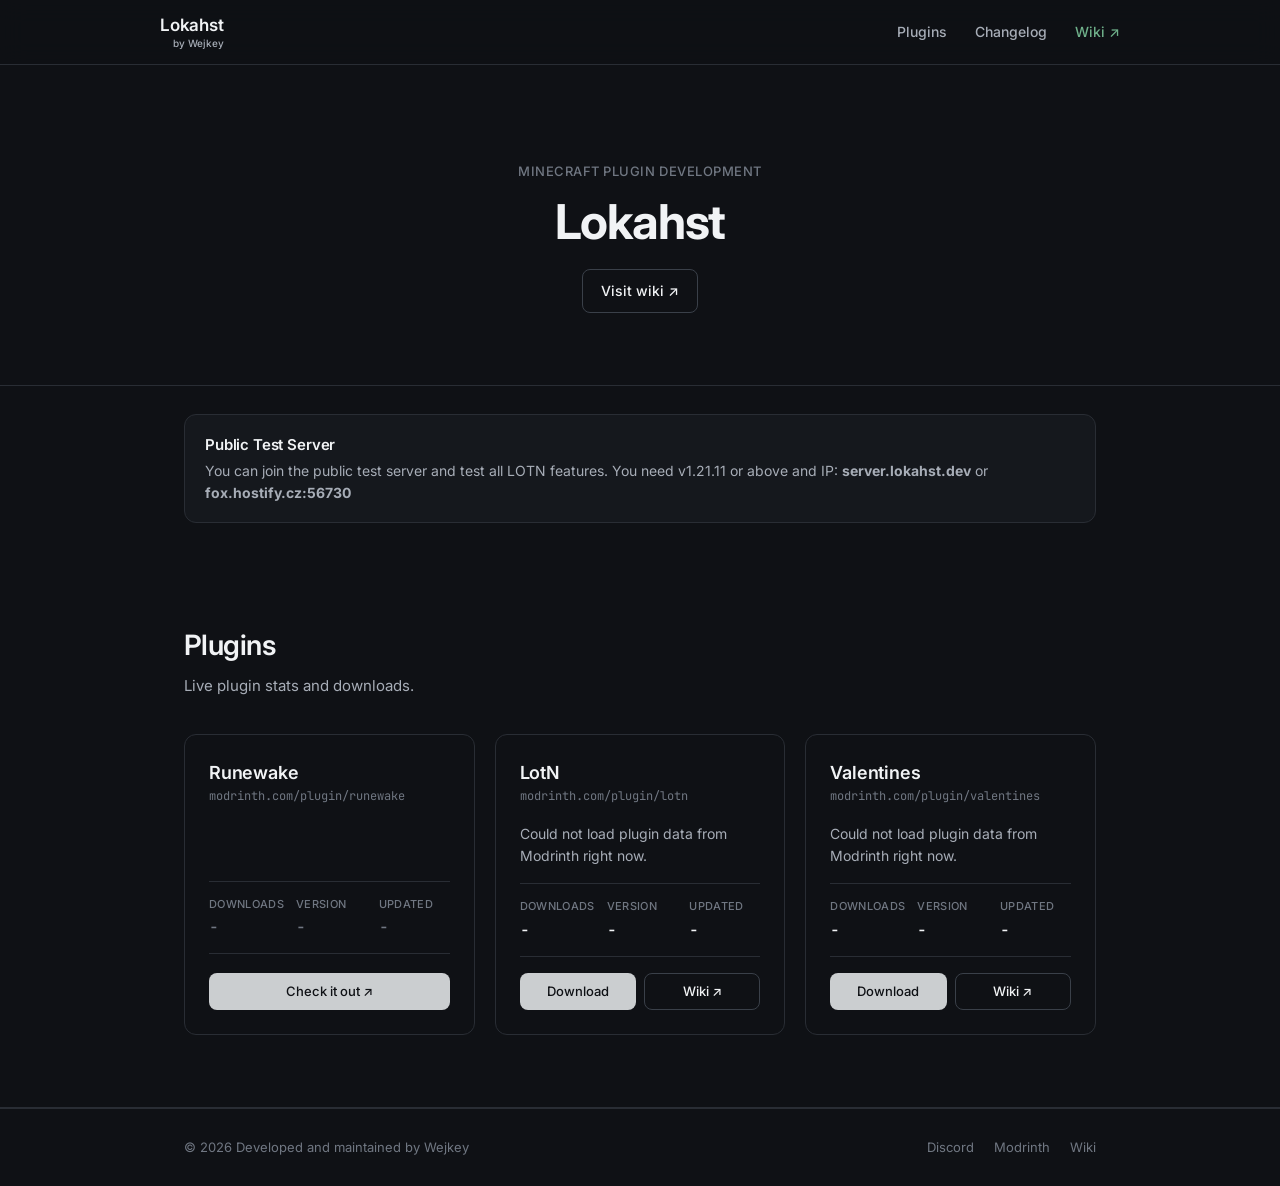
==== commit e327dabf: "Add files via upload" ====
--- a/index.html
+++ b/index.html
@@ -1,203 +1,206 @@
-<!doctype html>
-<html lang="en">
-  <head>
-    <meta charset="UTF-8">
-    <meta name="viewport" content="width=device-width, initial-scale=1.0">
-    <title>Runewake RPG</title>
-    <link rel="icon" type="image/png" href="assets/original.png">
-    <link rel="preconnect" href="https://fonts.googleapis.com">
-    <link rel="preconnect" href="https://fonts.gstatic.com" crossorigin>
-    <link href="https://fonts.googleapis.com/css2?family=DM+Sans:wght@400;600&family=Lilita+One&display=swap" rel="stylesheet">
-    <link rel="stylesheet" href="style/style.css">
-    <script src="script/script.js" defer></script>
-
-    <meta name="description" content="Planned large Minecraft RPG/MMORPG plugin and server.">
-    <meta name="author" content="Lokahst">
-    <meta name="robots" content="index, follow, max-image-preview:large">
-    <meta name="googlebot" content="index, follow">
-    <meta name="theme-color" content="#3c3b48">
-    <meta name="application-name" content="Runewake by Lokahst">
-    <meta name="generator" content="Runewake by Lokahst">
-    <meta name="referrer" content="strict-origin-when-cross-origin">
-    <link rel="canonical" href="https://runewake.lokahst.dev/">
-
-    <meta property="og:type" content="website">
-    <meta property="og:site_name" content="Runewake by Lokahst">
-    <meta property="og:title" content="Runewake by Lokahst">
-    <meta property="og:description" content="Planned large Minecraft RPG/MMORPG plugin and server.">
-    <meta property="og:url" content="https://runewake.lokahst.dev">
-    <meta property="og:image" content="https://runewake.lokahst.dev/assets/background.png">
-
-    <meta property="og:image:width" content="1200">
-
-    <meta property="og:image:height" content="630">
-
-    <meta property="og:image:alt" content="Planned large Minecraft RPG/MMORPG plugin and server.">
-    <meta name="twitter:card" content="summary_large_image">
-    <meta name="twitter:title" content="Runewake by Lokahst">
-    <meta name="twitter:description" content="Planned large Minecraft RPG/MMORPG plugin and server.">
-    <meta name="twitter:image" content="https://runewake.lokahst.dev/assets/background.png">
-
-    <meta name="keywords" content="Lokahst, lokahst, lkhst, Minecraft, Java, Bedrock, Minecraft plugin developer, Minecraft plugins, PaperMC, mc, RPG, Minecraft RPG plugins, Modrinth, spigot, bukkit, purpur, Minecraft survival, Minecraft adventure, Minecraft skyrim-focused plugin, LOTN, Legends of the North, Valentines plugin, Minecraft Valentines, Minecraft skyrim-like plugin, Skyrim, The Elder Scrolls V, Runewake, Runewake plugin, Wiki, Documentation, Lokahst docs, Lokahst wiki,">
-    <script type="application/ld+json">
-      {
-        "@context": "https://schema.org",
-        "@type": "Organization",
-        "name": "Lokahst",
-        "url": "https://runewake.lokahst.dev",
-        "logo": "https://runewake.lokahst.dev/assets/original.png",
-        "description": "Planned large Minecraft RPG/MMORPG plugin and server.",
-        "sameAs": ["https://github.com/wejkey", "https://modrinth.com/organization/lokahst", "https://lokahst.dev/discord"]
-      }
-    </script>
-  </head>
-  <body id="top">
-    <header class="site-header">
-      <div class="nav-wrap">
-        <a class="brand" href="index.html#top" aria-label="Runewake home"><img class="brand-mark" src="assets/original.png" alt=""><span>Runewake</span></a>
-        <button class="menu-toggle" type="button" aria-expanded="false" aria-controls="primary-navigation" aria-label="Open navigation menu">Menu</button>
-        <nav class="site-nav" id="primary-navigation" aria-label="Primary navigation">
-          <a href="timeline.html">Timeline</a>
-          <a href="#about">About</a>
-          <a href="#positions">Open positions</a>
-          <a class="nav-community" href="#community">Community</a>
-        </nav>
-      </div>
-    </header>
-
-    <main>
-      <section class="hero" aria-labelledby="hero-title">
-        <div class="hero-image" aria-hidden="true"></div>
-        <div class="hero-shade" aria-hidden="true"></div>
-        <div class="hero-content">
-          <p class="hero-overline"> Presenting</p>
-          <h1 id="hero-title">Runewake</h1>
-          <p class="hero-copy">An upcoming Minecraft RPG plugin, built with stories and discoveries.</p>
-          <a class="button button-light" href="#about">Discover</a>
-        </div>
-      </section>
-
-      <section class="timeline section reveal" id="timeline" aria-labelledby="timeline-title">
-        <div class="container">
-          <div class="section-heading centered">
-            <p class="eyebrow">When it starts</p>
-            <h2 id="timeline-title">Be prepared</h2>
-          </div>
-          <div class="timeline-grid">
-            <article class="timeline-card reveal">
-              <p class="card-label">Estimated development start</p>
-              <p class="date-value">Q4 2026</p>
-            </article>
-            <article class="timeline-card reveal">
-              <p class="card-label">Estimated first release</p>
-              <p class="date-value">Q2 2027</p>
-            </article>
-          </div>
-          <p class="estimate-note">These are estimates, not promises. The journey may change as Runewake takes shape.</p>
-        </div>
-      </section>
-
-      <section class="about section reveal" id="about" aria-labelledby="about-title">
-        <div class="container about-layout">
-          <div class="about-intro">
-            <p class="eyebrow">What is it about</p>
-            <h2 id="about-title">Vanilla.<br><span>But different and better.</span></h2>
-            <p>Runewake is an upcoming Minecraft RPG project inspired by it's first experimental version Legends of the North RPG plugin and Skyrim with more functions and different stories to try.</p>
-          </div>
-
-          <div class="lore-card reveal">
-            <div class="tab-list" role="tablist" aria-label="Explore Runewake">
-              <button id="tab-saq" class="tab-button" type="button" role="tab" aria-selected="true" aria-controls="panel-saq" tabindex="0">
-                Story & Quests
-              </button>
-              <button id="tab-powers" class="tab-button" type="button" role="tab" aria-selected="false" aria-controls="panel-powers" tabindex="-1">
-                Shouts
-              </button>
-              <button id="tab-races" class="tab-button" type="button" role="tab" aria-selected="false" aria-controls="panel-races" tabindex="-1">
-                Races
-              </button>
-            </div>
-            <div class="tab-panels">
-              <article id="panel-saq" class="tab-panel" role="tabpanel" tabindex="0" aria-labelledby="tab-saq">
-                <h3>Main story & quests</h3>
-                <p>Keep your gameplay alive with side quests while you're doing the Main story. You won't be bored because there will be always something to do.</p>
-              </article>
-              <article id="panel-powers" class="tab-panel" role="tabpanel" tabindex="0" aria-labelledby="tab-powers" hidden>
-                <h3>Shouts and powers</h3>
-                <p>Powerful shouts and power which you can use to defeat bosses or even players. Destroy, heal, or make animals fight along with you.</p>
-              </article>
-              <article id="panel-races" class="tab-panel" role="tabpanel" tabindex="0" aria-labelledby="tab-races" hidden>
-                <h3>Be different</h3>
-                <p>Learn different shouts, do different quests or chose different way to play.</p>
-              </article>
-            </div>
-          </div>
-        </div>
-      </section>
-
-      <section class="team section reveal" id="team" aria-labelledby="team-title">
-        <div class="container">
-          <div class="section-heading">
-            <p class="eyebrow">The person behind the world</p>
-            <h2 id="team-title">Use your spare time to<br><span>help me.</span></h2>
-          </div>
-
-          <div class="subsection-heading positions-heading" id="positions">
-            <div>
-              <h3>Open positions</h3>
-            </div>
-          </div>
-          <div class="positions-grid">
-            <article class="position-card reveal" aria-describedby="positions-note">
-              <span class="position-status">Seeking · Tester</span>
-              <h4>Tester<sup aria-hidden="true">*</sup></h4>
-              <p>Use latest builds to help find bugs and/or other problems.</p>
-              <a href="#community" class="position-link">Give it a try</a>
-            </article>
-            <article class="position-card reveal" aria-describedby="positions-note">
-              <span class="position-status">Seeking · Artist</span>
-              <h4>Artist<sup aria-hidden="true">*</sup></h4>
-              <p>Help with custom RPG-based resource-pack for these projects.</p>
-              <a href="#community" class="position-link">Give it a try</a>
-            </article>
-          </div>
-          <p class="position-footnote" id="positions-note"><span aria-hidden="true">*</span> These positions are unpaid. Contributions will be licensed under the Runewake project, with creator attribution.</p>
-        </div>
-      </section>
-
-      <section class="community section reveal" id="community" aria-labelledby="community-title">
-        <div class="community-image" aria-hidden="true"></div>
-        <div class="community-shade" aria-hidden="true"></div>
-        <div class="container community-content">
-          <p class="eyebrow">Be part of us</p>
-          <h2 id="community-title">Join the community.</h2>
-          <p>Follow Runewake's development, share feedback, and be part of the growing community.</p>
-          <a class="button button-discord" href="https://lokahst.dev/discord" target="_blank" rel="noopener noreferrer">Join our Discord server</a>
-        </div>
-      </section>
-    </main>
-
-    <footer class="site-footer">
-      <div class="container footer-main">
-        <div class="footer-brand">
-          <a class="brand" href="index.html#top" aria-label="Runewake home">
-            <img class="brand-mark" src="assets/original.png" alt=""><span>Runewake</span></a>
-          <p>Not affiliated with Bethesda Softworks nor any outside company.</p>
-        </div>
-        <nav class="footer-nav" aria-label="Footer navigation">
-          <a href="timeline.html">Timeline</a>
-          <a href="#about">About</a>
-          <a href="#positions">Open positions</a>
-          <a href="#community">Community</a>
-        </nav>
-        <div class="footer-social">
-          <a href="https://lokahst.dev/discord" target="_blank" rel="noopener noreferrer">Discord</a>
-        </div>
-        <div class="footer-bottom">
-          <p>© <span id="copyright-year"></span> Developed and maintained by Wejkey</p>
-          <a href="#top" class="back-top">Back to top</a>
-          </div>
-      </div>
-    </footer>
-  </body>
+<!DOCTYPE html>
+<html lang="en">
+  <head>
+    <meta charset="UTF-8">
+    <meta http-equiv="X-UA-Compatible" content="IE=edge">
+    <meta name="viewport" content="width=device-width, initial-scale=1">
+    <link rel="preconnect" href="https://fonts.googleapis.com">
+    <link rel="preconnect" href="https://fonts.gstatic.com" crossorigin>
+    <link rel="stylesheet" href="https://fonts.googleapis.com/css2?family=Inter:wght@400;500;600;700&family=JetBrains+Mono:wght@400;500&display=swap">
+    <link rel="stylesheet" href="styling/style.css">
+
+    <title>Lokahst</title>
+
+    <meta name="description" content="MMORPG/RPG-focused Minecraft plugin developmnent.">
+    <meta name="author" content="Lokahst">
+    <meta name="robots" content="index, follow, max-image-preview:large">
+    <meta name="googlebot" content="index, follow">
+    <meta name="theme-color" content="#0f1115">
+    <meta name="application-name" content="Lokahst">
+    <meta name="generator" content="Lokahst">
+    <meta name="referrer" content="strict-origin-when-cross-origin">
+    <link rel="canonical" href="https://lokahst.dev/">
+    <link rel="icon" href="assets/lokahst_origin.png">
+
+    <meta property="og:type" content="website">
+    <meta property="og:site_name" content="Lokahst">
+    <meta property="og:title" content="Lokahst">
+    <meta property="og:description" content="MMORPG/RPG-focused Minecraft plugin development.">
+    <meta property="og:url" content="https://lokahst.dev/">
+    <meta property="og:image" content="https://lokahst.dev/assets/lokahst_origin.png">
+
+    <meta property="og:image:width" content="1200">
+
+    <meta property="og:image:height" content="630">
+
+    <meta property="og:image:alt" content="Minecraft RPG Plugin Development">
+    <meta name="twitter:card" content="summary_large_image">
+    <meta name="twitter:title" content="Lokahst">
+    <meta name="twitter:description" content="MMORPG/RPG-focused Minecraft plugin developmnent.">
+    <meta name="twitter:image" content="https://lokahst.dev/assets/lokahst_origin.png">
+
+    <meta name="keywords" content="Lokahst, lokahst, lkhst, Minecraft, Java, Bedrock, Minecraft plugin developer, Minecraft plugins, PaperMC, mc, RPG, Minecraft RPG plugins, Modrinth, spigot, bukkit, purpur, Minecraft survival, Minecraft adventure, Minecraft skyrim-focused plugin, LOTN, Legends of the North, Valentines plugin, Minecraft Valentines, Minecraft skyrim-like plugin, Skyrim, The Elder Scrolls V, Runewake, Runewake plugin, Wiki, Documentation, Lokahst docs, Lokahst wiki,">
+    <script type="application/ld+json">
+      {
+        "@context": "https://schema.org",
+        "@type": "Organization",
+        "name": "Lokahst",
+        "url": "https://lokahst.dev",
+        "logo": "https://lokahst.dev/assets/lokahst_origin.png",
+        "description": "MMORPG/RPG-focused Minecraft plugin development.",
+        "sameAs": ["https://github.com/wejkey", "https://modrinth.com/organization/lokahst", "https://lokahst.dev/discord"]
+      }
+    </script>
+  </head>
+  <body>
+    <header class="site-header">
+      <div class="container header-inner">
+        <div class="brand">
+          <p class="brand-title">Lokahst</p>
+          <p class="brand-byline">by Wejkey</p>
+        </div>
+        <nav class="nav">
+          <a href="#plugins">Plugins</a>
+          <a href="#changelog">Changelog</a>
+          <a href="https://wiki.lokahst.dev" class="nav-wiki" target="_blank" rel="noopener">Wiki ↗</a>
+        </nav>
+      </div>
+    </header>
+    <main>
+      <section class="hero">
+        <div class="container">
+          <p class="hero-eyebrow">Minecraft Plugin Development</p>
+          <h1 class="hero-title">Lokahst</h1>
+          <div class="hero-actions">
+            <a href="https://wiki.lokahst.dev" class="btn btn-ghost" target="_blank" rel="noopener">Visit wiki ↗</a>
+          </div>
+        </div>
+      </section>
+
+      <!-- <section class="section section-info">
+        <div class="container">
+          <div class="warn-card" role="status">
+            <div class="info-card-content">
+              <h2>Development Status</h2>
+              <p>Oct: Development will continue in mid October</p>
+            </div>
+          </div>
+        </div>
+      </section> -->
+
+      <section class="section section-info" aria-label="Minecraft testing server">
+        <div class="container">
+          <div class="warn-card" role="status">
+            <div class="info-card-content">
+              <h2>Public Test Server</h2>
+              <p>You can join the public test server and test all LOTN features. You need v1.21.11 or above and IP: <b>server.lokahst.dev</b> or <b>fox.hostify.cz:56730</b></p>
+            </div>
+          </div>
+        </div>
+      </section>
+
+      <section id="plugins" class="section">
+        <div class="container">
+          <div class="section-head">
+            <h2>Plugins</h2>
+            <p>Live plugin stats and downloads.</p>
+          </div>
+          <div id="plugin-grid" class="plugin-grid">
+            <article class="plugin-card" data-slug="runewake" aria-busy="true">
+              <div class="plugin-card-head">
+                <div class="plugin-titles">
+                  <h3 class="plugin-name">Runewake</h3>
+                  <p class="plugin-slug">modrinth.com/plugin/runewake</p>
+                </div>
+              </div>
+              <p class="plugin-summary"></p>
+              <dl class="plugin-stats">
+                <div>
+                  <dt>Downloads</dt>
+                  <dd class="stat-downloads">-</dd>
+                </div>
+                <div>
+                  <dt>Version</dt>
+                  <dd class="stat-version">-</dd>
+                </div>
+                <div>
+                  <dt>Updated</dt>
+                  <dd class="stat-updated">-</dd>
+                </div>
+              </dl>
+              <div class="plugin-actions">
+                <a class="btn btn-primary btn-sm plugin-download" target="_blank" rel="noopener" href="https://runewake.lokahst.dev">Check it out ↗</a>
+              </div>
+            </article>
+
+            <article class="plugin-card" data-slug="lotn" aria-busy="true">
+              <div class="plugin-card-head">
+                <div class="plugin-titles">
+                  <h3 class="plugin-name">LotN</h3>
+                  <p class="plugin-slug">modrinth.com/plugin/lotn</p>
+                </div>
+              </div>
+              <p class="plugin-summary"></p>
+              <dl class="plugin-stats">
+                <div>
+                  <dt>Downloads</dt>
+                  <dd class="stat-downloads">-</dd>
+                </div>
+                <div>
+                  <dt>Version</dt>
+                  <dd class="stat-version">-</dd>
+                </div>
+                <div>
+                  <dt>Updated</dt>
+                  <dd class="stat-updated">-</dd>
+                </div>
+              </dl>
+              <div class="plugin-actions">
+                <a class="btn btn-primary btn-sm plugin-download" target="_blank" rel="noopener">Download</a>
+                <a class="btn btn-ghost btn-sm" href="https://wiki.lokahst.dev/lotn/" target="_blank" rel="noopener">Wiki ↗</a>
+              </div>
+            </article>
+
+            <article class="plugin-card" data-slug="valentines" aria-busy="true">
+              <div class="plugin-card-head">
+                <div class="plugin-titles">
+                  <h3 class="plugin-name">Valentines</h3>
+                  <p class="plugin-slug">modrinth.com/plugin/valentines</p>
+                </div>
+              </div>
+              <p class="plugin-summary"></p>
+              <dl class="plugin-stats">
+                <div>
+                  <dt>Downloads</dt>
+                  <dd class="stat-downloads">-</dd>
+                </div>
+                <div>
+                  <dt>Version</dt>
+                  <dd class="stat-version">-</dd>
+                </div>
+                <div>
+                  <dt>Updated</dt>
+                  <dd class="stat-updated">-</dd>
+                </div>
+              </dl>
+              <div class="plugin-actions">
+                <a class="btn btn-primary btn-sm plugin-download" target="_blank" rel="noopener">Download</a>
+                <a class="btn btn-ghost btn-sm" href="https://wiki.lokahst.dev/valentines/" target="_blank" rel="noopener">Wiki ↗</a>
+              </div>
+            </article>
+          </div>
+        </div>
+    </main>
+    <footer class="site-footer">
+      <div class="container footer-inner">
+        <span>© <span id="year"></span> Developed and maintained by Wejkey </span>
+        <span class="footer-links">
+          <a href="https://lokahst.dev/discord" target="_blank" rel="noopener">Discord</a>
+          <a href="https://modrinth.com/organization/lokahst" target="_blank" rel="noopener">Modrinth</a>
+          <a href="https://wiki.lokahst.dev" target="_blank" rel="noopener">Wiki</a>
+        </span>
+      </div>
+    </footer>
+    <script src="scripting/main.js"></script>
+  </body>
 </html>
--- a/styling/style.css
+++ b/styling/style.css
@@ -0,0 +1,349 @@
+:root {
+  color-scheme: dark;
+  --bg: #0f1115;
+  --bg-muted: #15181d;
+  --border: #292d34;
+  --border-strong: #3a4049;
+  --text: #f1f3f5;
+  --text-muted: #a7adb7;
+  --text-faint: #707782;
+  --primary: #cbced0;
+  --primary-hover: #ffffff;
+  --accent: #6fb08a;
+  --shadow-sm: 0 1px 2px rgba(0, 0, 0, 0.25);
+  --shadow-md: 0 4px 16px rgba(0, 0, 0, 0.35);
+  --radius: 12px;
+  --radius-sm: 8px;
+}
+* {
+  box-sizing: border-box;
+  margin: 0;
+  padding: 0;
+}
+html {
+  scroll-behavior: smooth;
+}
+body {
+  font-family: "Inter", -apple-system, BlinkMacSystemFont, "Segoe UI",
+    sans-serif;
+  background: var(--bg);
+  color: var(--text);
+  line-height: 1.6;
+  -webkit-font-smoothing: antialiased;
+  -moz-osx-font-smoothing: grayscale;
+}
+.container {
+  max-width: 960px;
+  margin: 0 auto;
+  padding: 0 24px;
+}
+a {
+  color: inherit;
+  text-decoration: none;
+}
+.site-header {
+  position: sticky;
+  top: 0;
+  z-index: 50;
+  background: rgba(15, 17, 21, 0.85);
+  backdrop-filter: saturate(180%) blur(12px);
+  -webkit-backdrop-filter: saturate(180%) blur(12px);
+  border-bottom: 1px solid var(--border);
+}
+.header-inner {
+  display: flex;
+  align-items: center;
+  justify-content: space-between;
+  min-height: 64px;
+  padding: 8px 0;
+}
+.brand {
+  display: flex;
+  flex-direction: column;
+  align-items: flex-start;
+  line-height: 1.2;
+}
+.brand-title {
+  font-weight: 600;
+  font-size: 17px;
+  letter-spacing: -0.01em;
+}
+.brand-byline {
+  align-self: flex-end;
+  margin-top: 1px;
+  font-size: 10px;
+  font-weight: 500;
+  color: var(--text-muted);
+}
+.nav {
+  display: flex;
+  gap: 28px;
+  font-size: 14px;
+  font-weight: 500;
+  color: var(--text-muted);
+}
+.nav a {
+  transition: color 0.15s ease;
+}
+.nav a:hover {
+  color: var(--text);
+}
+.nav-wiki {
+  color: var(--accent);
+}
+.hero {
+  padding: 96px 0 72px;
+  text-align: center;
+  border-bottom: 1px solid var(--border);
+}
+.hero-eyebrow {
+  font-size: 13px;
+  font-weight: 500;
+  letter-spacing: 0.04em;
+  text-transform: uppercase;
+  color: var(--text-faint);
+  margin-bottom: 12px;
+}
+.hero-title {
+  font-size: clamp(32px, 5vw, 48px);
+  font-weight: 700;
+  letter-spacing: -0.025em;
+  line-height: 1.15;
+  margin-bottom: 20px;
+}
+.hero-actions {
+  display: flex;
+  gap: 12px;
+  justify-content: center;
+  flex-wrap: wrap;
+}
+.btn {
+  display: inline-flex;
+  align-items: center;
+  justify-content: center;
+  padding: 10px 18px;
+  border-radius: var(--radius-sm);
+  font-size: 14px;
+  font-weight: 500;
+  border: 1px solid transparent;
+  cursor: pointer;
+  transition: all 0.15s ease;
+  white-space: nowrap;
+}
+.btn-primary {
+  background: var(--primary);
+  color: var(--bg);
+}
+.btn-primary:hover {
+  background: var(--primary-hover);
+  transform: translateY(-1px);
+  box-shadow: var(--shadow-md);
+}
+.btn-ghost {
+  background: transparent;
+  color: var(--text);
+  border-color: var(--border-strong);
+}
+.btn-ghost:hover {
+  border-color: var(--text);
+  background: var(--bg-muted);
+}
+.btn-sm {
+  padding: 7px 14px;
+  font-size: 13px;
+}
+.section {
+  padding: 72px 0;
+  border-bottom: 1px solid var(--border);
+}
+.section-muted {
+  background: var(--bg-muted);
+}
+.section-info {
+  padding: 28px 0;
+  border-bottom: 0;
+}
+.info-card {
+  display: flex;
+  align-items: flex-start;
+  gap: 14px;
+  padding: 18px 20px;
+  background: #fff5f5;
+  border: 1px solid #f48080;
+  border-radius: var(--radius);
+  color: #c82626;
+}
+.warn-card {
+  display: flex;
+  align-items: flex-start;
+  gap: 14px;
+  padding: 18px 20px;
+  background: var(--bg-muted);
+  border: 1px solid var(--border);
+  border-radius: var(--radius);
+  color: var(--text);
+}
+.info-card-content {
+  display: flex;
+  flex-direction: column;
+  gap: 3px;
+}
+.info-card-content h2 {
+  font-size: 15px;
+  font-weight: 600;
+  letter-spacing: -0.01em;
+}
+.info-card-content p {
+  font-size: 14px;
+  line-height: 1.55;
+  color: var(--text-muted);
+}
+.section-head {
+  margin-bottom: 36px;
+}
+.section-head h2 {
+  font-size: 28px;
+  font-weight: 600;
+  letter-spacing: -0.02em;
+  margin-bottom: 6px;
+}
+.section-head p {
+  color: var(--text-muted);
+  font-size: 15px;
+}
+.section-head a {
+  color: var(--accent);
+  text-decoration: underline;
+  text-underline-offset: 2px;
+}
+.plugin-grid {
+  display: grid;
+  grid-template-columns: repeat(auto-fit, minmax(280px, 1fr));
+  gap: 20px;
+}
+.plugin-card {
+  background: var(--bg);
+  border: 1px solid var(--border);
+  border-radius: var(--radius);
+  padding: 24px;
+  display: flex;
+  flex-direction: column;
+  gap: 16px;
+  transition: border-color 0.2s ease, box-shadow 0.2s ease, transform 0.2s ease;
+}
+.plugin-card:hover {
+  border-color: var(--border-strong);
+  box-shadow: var(--shadow-md);
+  transform: translateY(-2px);
+}
+.plugin-card-head {
+  display: flex;
+  align-items: center;
+  gap: 14px;
+}
+.plugin-titles {
+  display: flex;
+  flex-direction: column;
+}
+.plugin-name {
+  font-size: 18px;
+  font-weight: 600;
+  letter-spacing: -0.01em;
+}
+.plugin-slug {
+  font-family: "JetBrains Mono", monospace;
+  font-size: 12px;
+  color: var(--text-faint);
+}
+.plugin-summary {
+  font-size: 14px;
+  color: var(--text-muted);
+  min-height: 42px;
+}
+.plugin-stats {
+  display: grid;
+  grid-template-columns: repeat(3, 1fr);
+  gap: 12px;
+  padding: 14px 0;
+  border-top: 1px solid var(--border);
+  border-bottom: 1px solid var(--border);
+}
+.plugin-stats > div {
+  display: flex;
+  flex-direction: column;
+  gap: 2px;
+}
+.plugin-stats dt {
+  font-size: 11px;
+  font-weight: 500;
+  text-transform: uppercase;
+  letter-spacing: 0.03em;
+  color: var(--text-faint);
+}
+.plugin-stats dd {
+  font-size: 15px;
+  font-weight: 600;
+  font-variant-numeric: tabular-nums;
+}
+.plugin-actions {
+  display: flex;
+  gap: 8px;
+  margin-top: auto;
+}
+.plugin-actions .btn {
+  flex: 1;
+}
+.site-footer {
+  padding: 28px 0;
+  border-top: 1px solid var(--border);
+  background: var(--bg);
+}
+.footer-inner {
+  display: flex;
+  align-items: center;
+  justify-content: space-between;
+  font-size: 13px;
+  color: var(--text-faint);
+  flex-wrap: wrap;
+  gap: 12px;
+}
+.footer-links {
+  display: flex;
+  gap: 20px;
+}
+.footer-links a:hover {
+  color: var(--text);
+}
+
+@media (max-width: 600px) {
+  .nav {
+    gap: 18px;
+    font-size: 13px;
+  }
+  .hero {
+    padding: 64px 0 48px;
+  }
+  .section {
+    padding: 56px 0;
+  }
+  .changelog-head {
+    flex-direction: column;
+  }
+}
+.plugin-card[aria-busy="true"] .plugin-stats dd,
+.plugin-card[aria-busy="true"] .plugin-summary {
+  color: var(--text-faint);
+}
+::-webkit-scrollbar {
+  width: 8px;
+}
+::-webkit-scrollbar-track {
+  background: var(--bg);
+}
+::-webkit-scrollbar-thumb {
+  background: var(--border-strong);
+  border-radius: 10px;
+}
+::-webkit-scrollbar-thumb:hover {
+  background: var(--text-faint);
+}
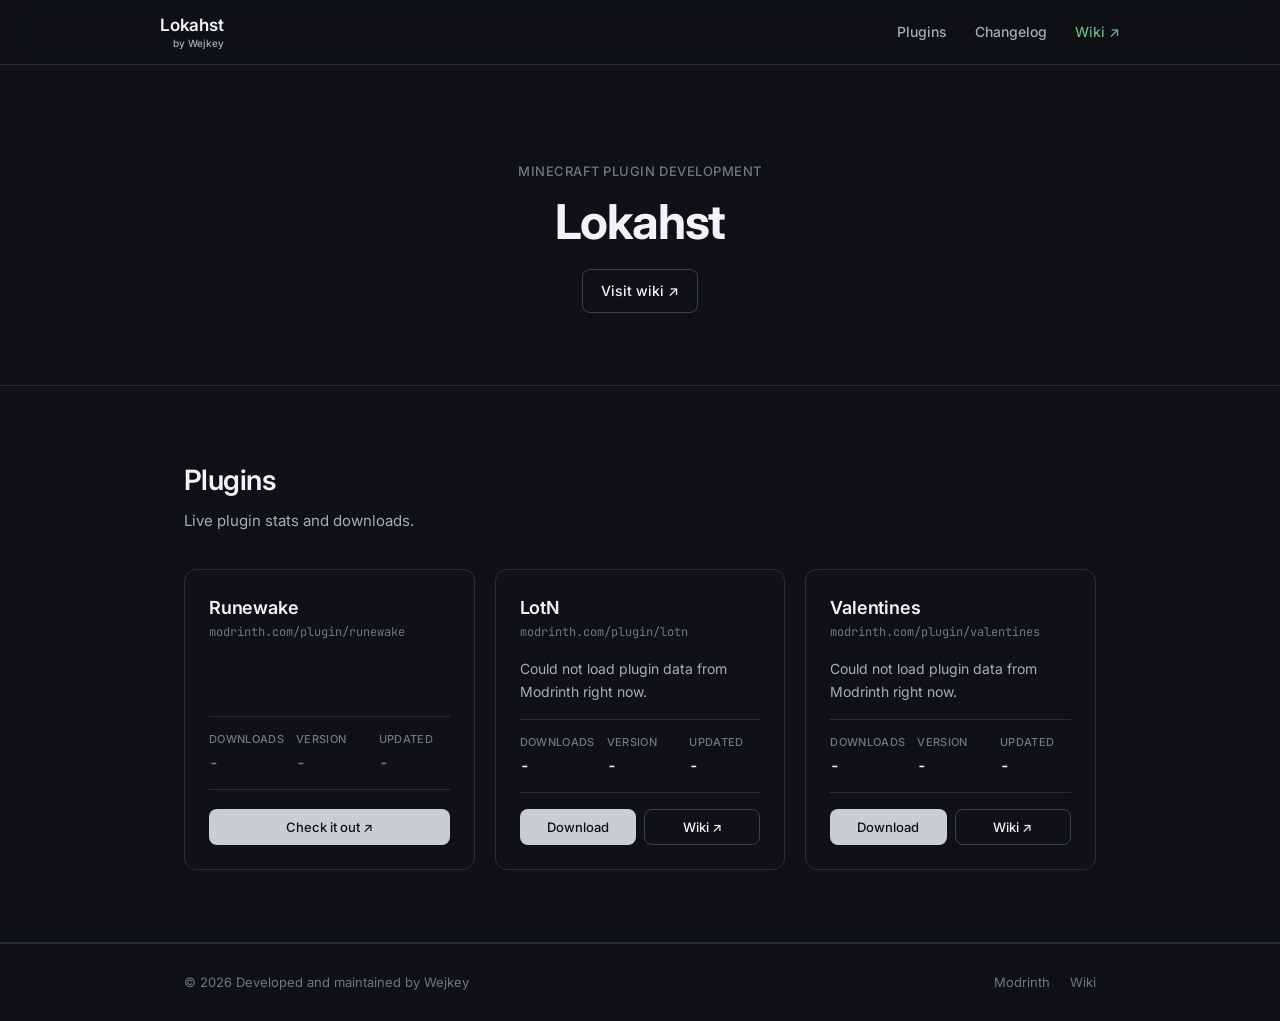
==== commit 887e10ee: "Update index.html" ====
--- a/index.html
+++ b/index.html
@@ -48,7 +48,7 @@
         "url": "https://lokahst.dev",
         "logo": "https://lokahst.dev/assets/lokahst_origin.png",
         "description": "MMORPG/RPG-focused Minecraft plugin development.",
-        "sameAs": ["https://github.com/wejkey", "https://modrinth.com/organization/lokahst", "https://lokahst.dev/discord"]
+        "sameAs": ["https://github.com/wejkey", "https://modrinth.com/organization/lokahst"]
       }
     </script>
   </head>
@@ -87,18 +87,7 @@
           </div>
         </div>
       </section> -->
-
-      <section class="section section-info" aria-label="Minecraft testing server">
-        <div class="container">
-          <div class="warn-card" role="status">
-            <div class="info-card-content">
-              <h2>Public Test Server</h2>
-              <p>You can join the public test server and test all LOTN features. You need v1.21.11 or above and IP: <b>server.lokahst.dev</b> or <b>fox.hostify.cz:56730</b></p>
-            </div>
-          </div>
-        </div>
-      </section>
-
+      
       <section id="plugins" class="section">
         <div class="container">
           <div class="section-head">
@@ -195,7 +184,6 @@
       <div class="container footer-inner">
         <span>© <span id="year"></span> Developed and maintained by Wejkey </span>
         <span class="footer-links">
-          <a href="https://lokahst.dev/discord" target="_blank" rel="noopener">Discord</a>
           <a href="https://modrinth.com/organization/lokahst" target="_blank" rel="noopener">Modrinth</a>
           <a href="https://wiki.lokahst.dev" target="_blank" rel="noopener">Wiki</a>
         </span>
@@ -203,4 +191,4 @@
     </footer>
     <script src="scripting/main.js"></script>
   </body>
-</html>+</html>
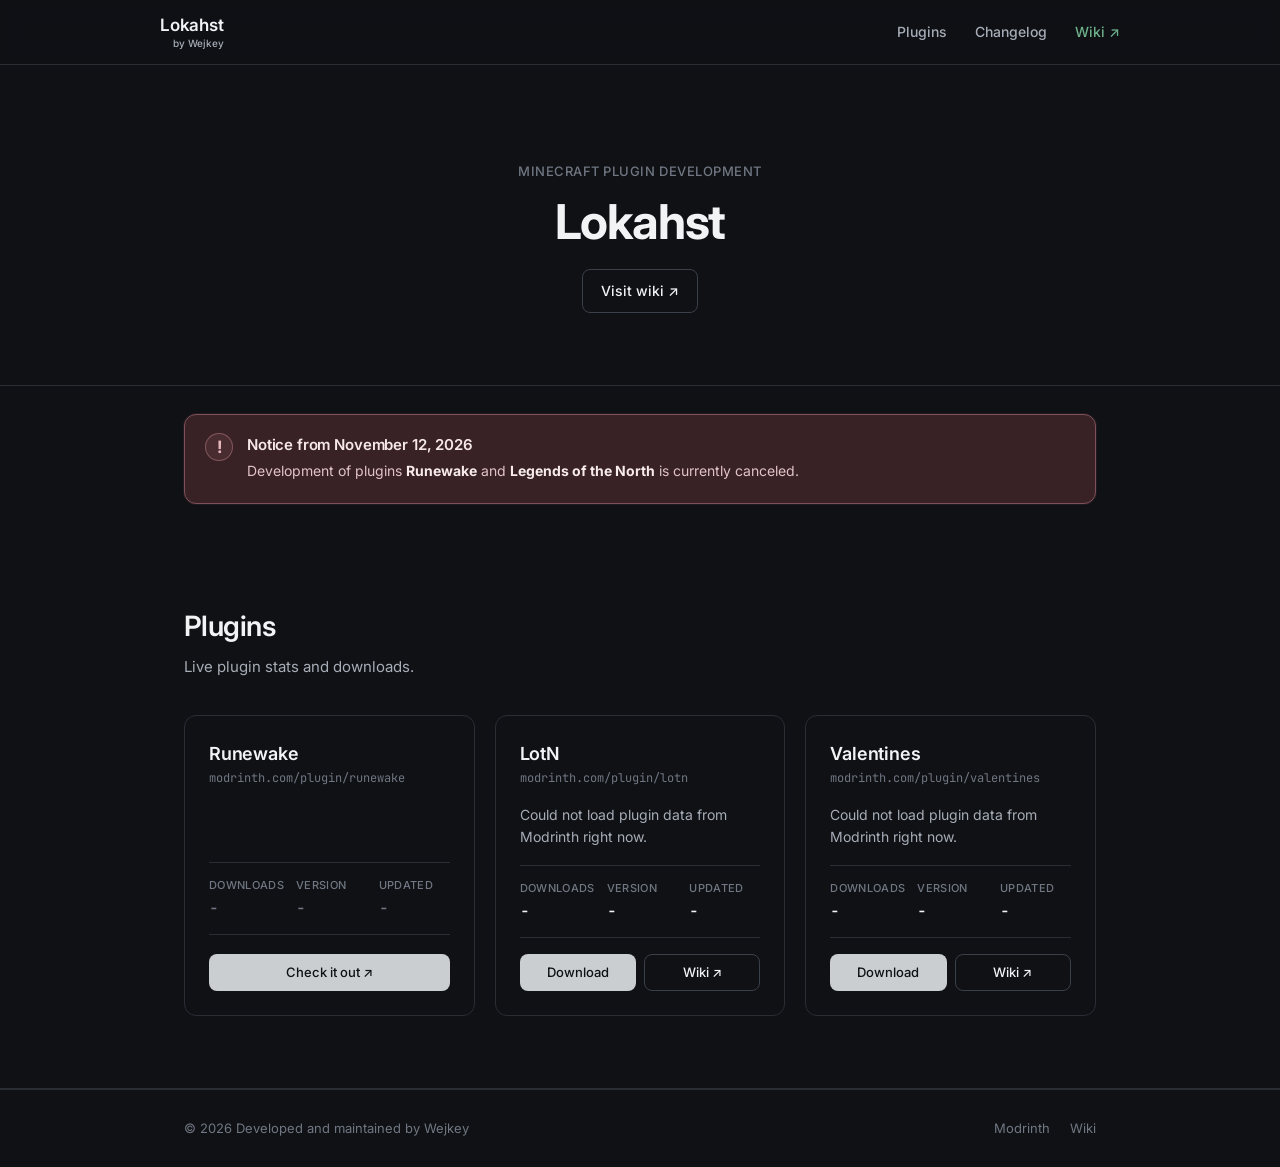
==== commit 2dba2c6a: "Add files via upload" ====
--- a/index.html
+++ b/index.html
@@ -77,17 +77,18 @@
         </div>
       </section>
 
-      <!-- <section class="section section-info">
+      <section class="section section-info">
         <div class="container">
-          <div class="warn-card" role="status">
+          <div class="info-card" role="status" aria-live="polite">
+            <div class="info-card-icon" aria-hidden="true">!</div>
             <div class="info-card-content">
-              <h2>Development Status</h2>
-              <p>Oct: Development will continue in mid October</p>
+              <h2>Notice from November 12, 2026</h2>
+              <p>Development of plugins <strong>Runewake</strong> and <strong>Legends of the North</strong> is currently canceled.<p>
             </div>
           </div>
         </div>
-      </section> -->
-      
+      </section>
+
       <section id="plugins" class="section">
         <div class="container">
           <div class="section-head">
@@ -191,4 +192,4 @@
     </footer>
     <script src="scripting/main.js"></script>
   </body>
-</html>
+</html>
--- a/styling/style.css
+++ b/styling/style.css
@@ -168,10 +168,11 @@
   align-items: flex-start;
   gap: 14px;
   padding: 18px 20px;
-  background: #fff5f5;
-  border: 1px solid #f48080;
+  background: #382226;
+  border: 1px solid #80515a;
   border-radius: var(--radius);
-  color: #c82626;
+  box-shadow: 0 0 0 1px rgba(177, 105, 111, 0.1);
+  color: #f0d9da;
 }
 .warn-card {
   display: flex;
@@ -183,6 +184,20 @@
   border-radius: var(--radius);
   color: var(--text);
 }
+.info-card-icon {
+  flex-shrink: 0;
+  width: 28px;
+  height: 28px;
+  display: grid;
+  place-items: center;
+  border-radius: 999px;
+  background: rgba(177, 105, 111, 0.14);
+  border: 1px solid rgba(210, 145, 150, 0.42);
+  color: #e7b9bd;
+  font-size: 17px;
+  font-weight: 700;
+  line-height: 1;
+}
 .info-card-content {
   display: flex;
   flex-direction: column;
@@ -197,6 +212,16 @@
   font-size: 14px;
   line-height: 1.55;
   color: var(--text-muted);
+}
+.info-card .info-card-content h2 {
+  color: #f7e8e8;
+}
+.info-card .info-card-content p {
+  color: #e2c4c7;
+}
+.info-card strong {
+  color: #f8ebeb;
+  font-weight: 700;
 }
 .section-head {
   margin-bottom: 36px;
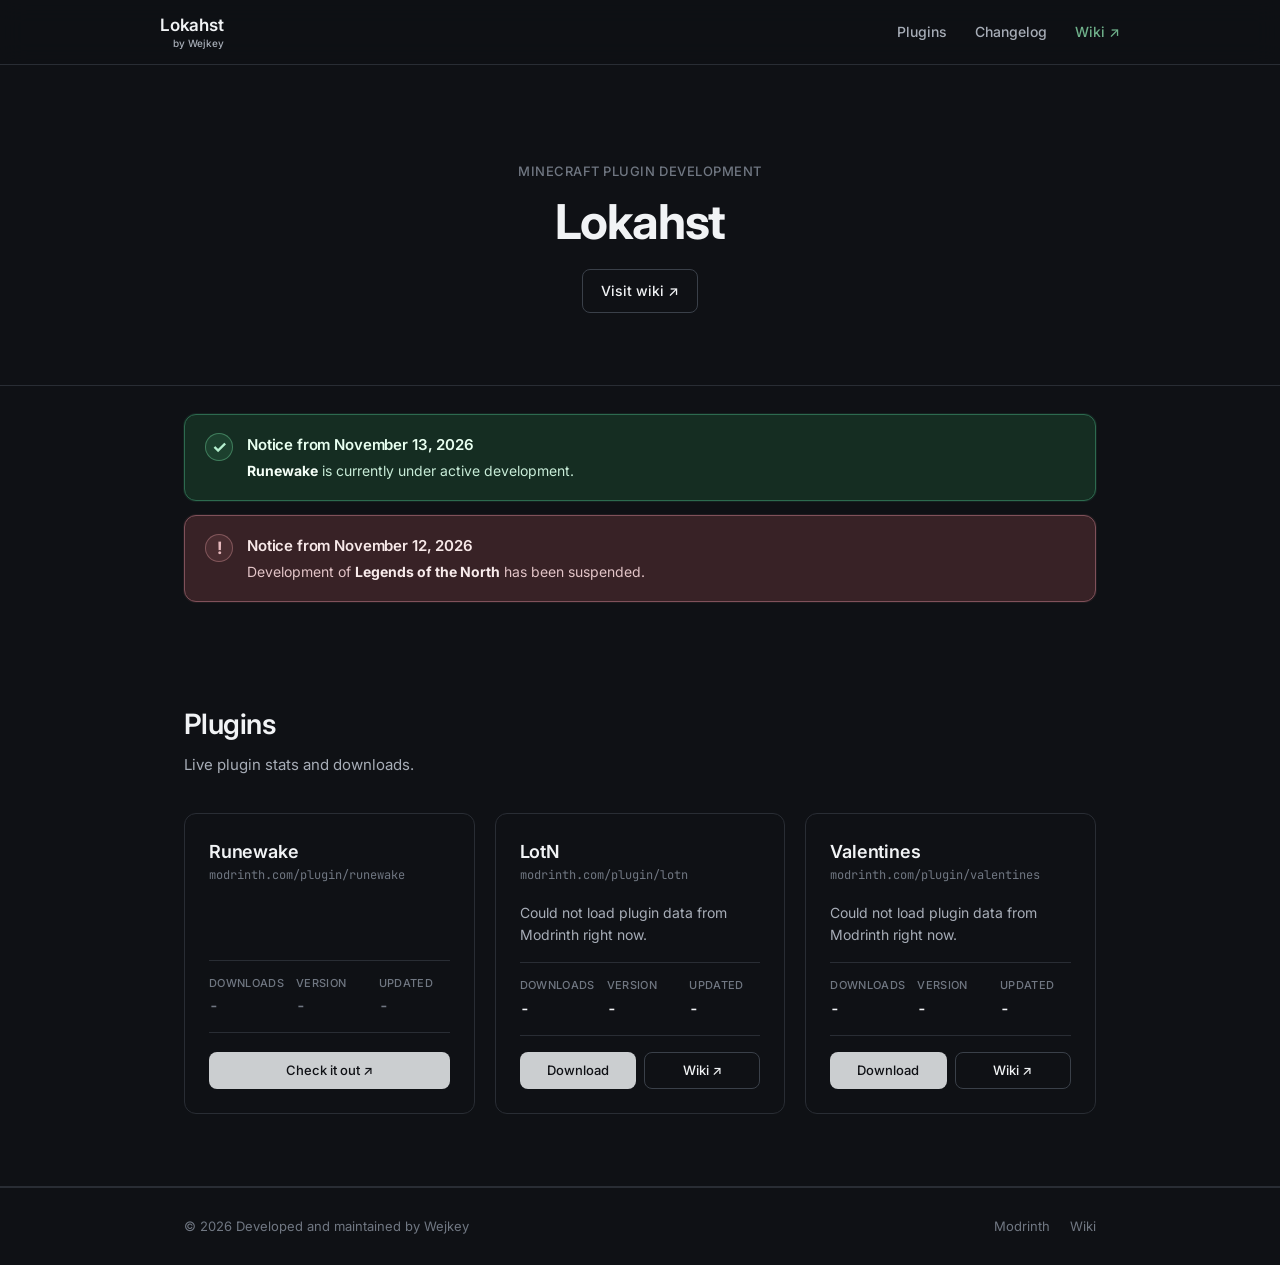
==== commit 1e5d8e9b: "Add files via upload" ====
--- a/index.html
+++ b/index.html
@@ -79,11 +79,19 @@
 
       <section class="section section-info">
         <div class="container">
-          <div class="info-card" role="status" aria-live="polite">
+          <div class="info-card success-card" role="status" aria-live="polite">
+            <div class="info-card-icon success-card-icon" aria-hidden="true">✓</div>
+            <div class="info-card-content">
+              <h2>Notice from November 13, 2026</h2>
+              <p><strong>Runewake</strong> is currently under active development.</p>
+            </div>
+          </div>
+
+          <div class="info-card" role="status" aria-live="polite" style="margin-top: 14px;">
             <div class="info-card-icon" aria-hidden="true">!</div>
             <div class="info-card-content">
               <h2>Notice from November 12, 2026</h2>
-              <p>Development of plugins <strong>Runewake</strong> and <strong>Legends of the North</strong> is currently canceled.<p>
+              <p>Development of <strong>Legends of the North</strong> has been suspended.</p>
             </div>
           </div>
         </div>
--- a/styling/style.css
+++ b/styling/style.css
@@ -174,6 +174,12 @@
   box-shadow: 0 0 0 1px rgba(177, 105, 111, 0.1);
   color: #f0d9da;
 }
+.success-card {
+  background: #152d22;
+  border-color: #2d6a4f;
+  box-shadow: 0 0 0 1px rgba(62, 156, 107, 0.12);
+  color: #dff7ea;
+}
 .warn-card {
   display: flex;
   align-items: flex-start;
@@ -198,6 +204,11 @@
   font-weight: 700;
   line-height: 1;
 }
+.success-card-icon {
+  background: rgba(70, 186, 121, 0.14);
+  border-color: rgba(117, 217, 162, 0.4);
+  color: #b5f0cf;
+}
 .info-card-content {
   display: flex;
   flex-direction: column;
@@ -219,9 +230,18 @@
 .info-card .info-card-content p {
   color: #e2c4c7;
 }
+.success-card .info-card-content h2 {
+  color: #e8fff0;
+}
+.success-card .info-card-content p {
+  color: #c8ecd8;
+}
 .info-card strong {
   color: #f8ebeb;
   font-weight: 700;
+}
+.success-card strong {
+  color: #f5fff8;
 }
 .section-head {
   margin-bottom: 36px;
@@ -371,4 +391,4 @@
 }
 ::-webkit-scrollbar-thumb:hover {
   background: var(--text-faint);
-}
+}
